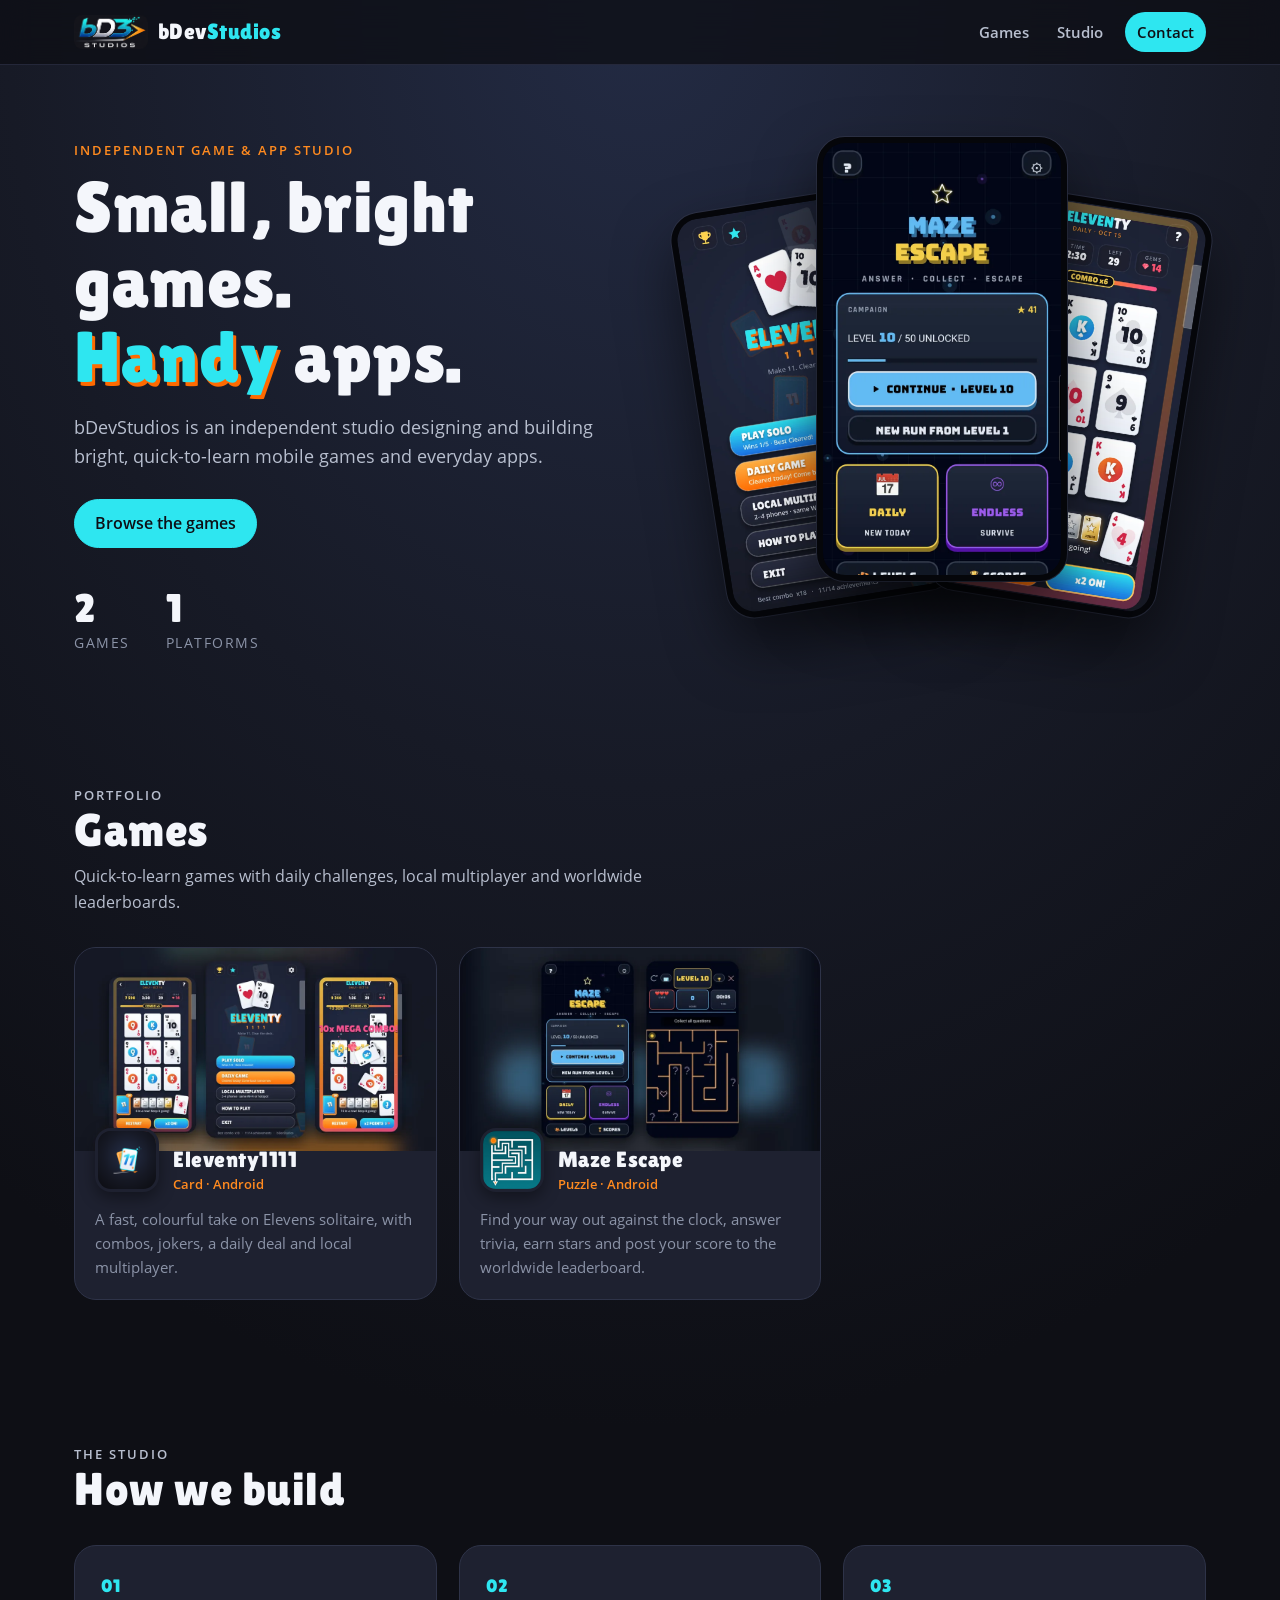
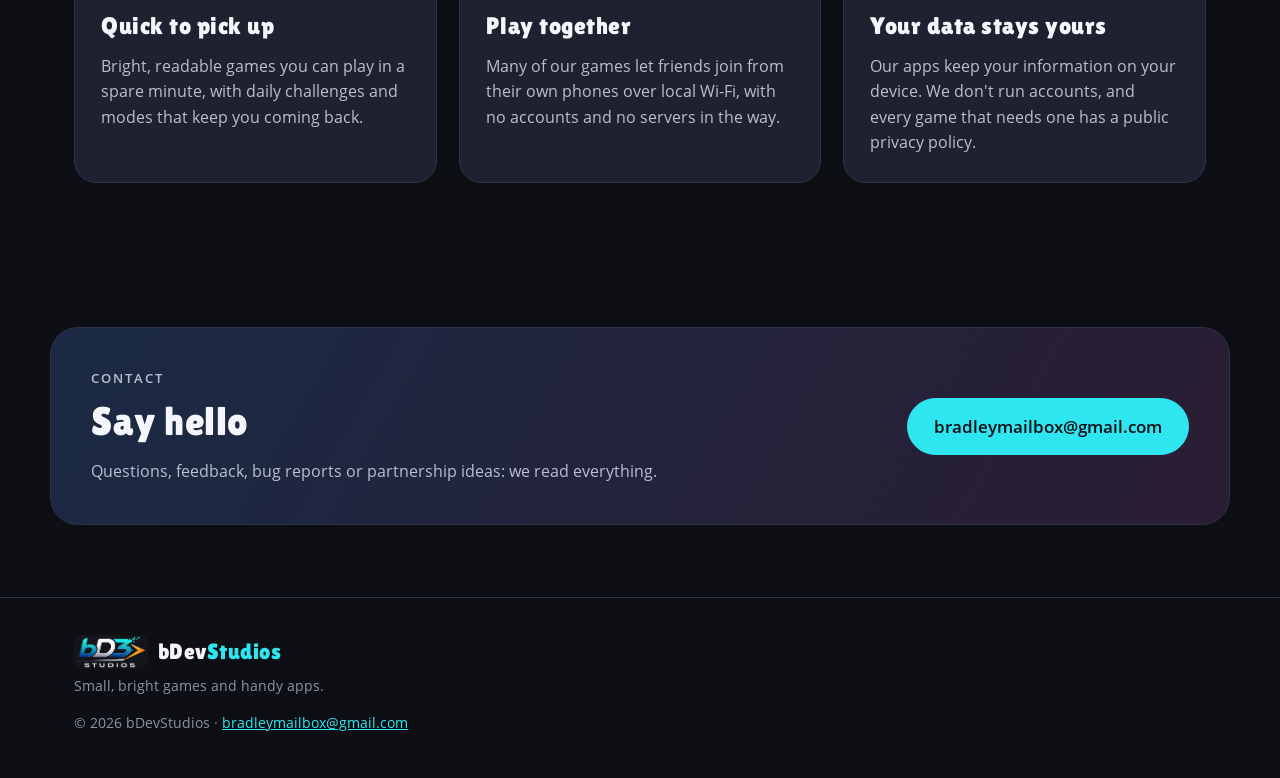
==== index.html @ 7a0f8189 "bDevStudios site: Eleventy1111 and Maze Escape Co-Authored-By: Claude Opus 5.5 <noreply@anthropic.co" ====
<!doctype html>
<html lang="en">
<head>
<meta charset="utf-8">
<meta name="viewport" content="width=device-width, initial-scale=1">
<title>bDevStudios · Games and apps</title>
<meta name="description" content="bDevStudios is an independent studio making small, bright games and handy apps.">
<meta name="theme-color" content="#0e0f15">
<link rel="icon" href="assets/bdevstudios-logo.png">
<link rel="stylesheet" href="assets/site.css">
</head>
<body>
<a class="skip" href="#content">Skip to content</a>
<header class="topbar">
  <div class="wrap topbar-in">
    <a class="logo" href=""><img src="assets/bdevstudios-logo.png" alt=""><span>bDev<b>Studios</b></span></a>
    <nav class="nav">
      <a href="#games">Games</a>
      <a href="#studio">Studio</a>
      <a class="nav-cta" href="#contact">Contact</a>
    </nav>
  </div>
</header>

<main id="content" class="page">
  <section class="hero">
    <div class="wrap hero-in">
      <div class="hero-copy">
        <p class="eyebrow">Independent game &amp; app studio</p>
        <h1>Small, bright games.<br><span class="accent">Handy</span> apps.</h1>
        <p class="hero-text">bDevStudios is an independent studio designing and building bright, quick-to-learn mobile games and everyday apps.</p>
        <div class="hero-actions">
          <a class="btn btn-primary" href="#games">Browse the games</a>
        </div>
        <dl class="stats">
          <div><dt>2</dt><dd>games</dd></div>
          <div><dt>1</dt><dd>platforms</dd></div>
        </dl>
      </div>
      <div class="hero-art" aria-hidden="true"><img class="phone phone-0" src="assets/shots/eleventy1111/01.webp" alt="" width="360" height="640"><img class="phone phone-1" src="assets/shots/mazeescape/01.webp" alt="" width="360" height="640"><img class="phone phone-2" src="assets/shots/eleventy1111/02.webp" alt="" width="360" height="640"></div>
    </div>
  </section>

  <section class="section" id="games">
    <div class="wrap">
      <div class="section-head">
        <p class="eyebrow">Portfolio</p>
        <h2>Games</h2>
        <p>Quick-to-learn games with daily challenges, local multiplayer and worldwide leaderboards.</p>
      </div>
      <div class="grid">
      <a class="card" href="eleventy1111/">
        <div class="card-cover"><img src="assets/covers/eleventy1111.webp" alt="" loading="lazy" width="960" height="540"></div>
        <div class="card-body">
          <img class="card-icon" src="assets/eleventy1111-icon.png" alt="" width="64" height="64" loading="lazy">
          <div>
            <h3>Eleventy1111</h3>
            <p class="card-kicker">Card · Android</p>
          </div>
        </div>
        <p class="card-text">A fast, colourful take on Elevens solitaire, with combos, jokers, a daily deal and local multiplayer.</p>
      </a>
      <a class="card" href="mazeescape/">
        <div class="card-cover"><img src="assets/covers/mazeescape.webp" alt="" loading="lazy" width="960" height="540"></div>
        <div class="card-body">
          <img class="card-icon" src="assets/mazeescape-icon.png" alt="" width="64" height="64" loading="lazy">
          <div>
            <h3>Maze Escape</h3>
            <p class="card-kicker">Puzzle · Android</p>
          </div>
        </div>
        <p class="card-text">Find your way out against the clock, answer trivia, earn stars and post your score to the worldwide leaderboard.</p>
      </a>
      </div>
    </div>
  </section>

  <section class="section" id="studio">
    <div class="wrap">
      <div class="section-head">
        <p class="eyebrow">The studio</p>
        <h2>How we build</h2>
      </div>
      <div class="values">
        <div class="value"><span class="value-mark">01</span><h3>Quick to pick up</h3><p>Bright, readable games you can play in a spare minute, with daily challenges and modes that keep you coming back.</p></div>
        <div class="value"><span class="value-mark">02</span><h3>Play together</h3><p>Many of our games let friends join from their own phones over local Wi-Fi, with no accounts and no servers in the way.</p></div>
        <div class="value"><span class="value-mark">03</span><h3>Your data stays yours</h3><p>Our apps keep your information on your device. We don't run accounts, and every game that needs one has a public privacy policy.</p></div>
      </div>
    </div>
  </section>

  <section class="section contact" id="contact">
    <div class="wrap contact-in">
      <div>
        <p class="eyebrow">Contact</p>
        <h2>Say hello</h2>
        <p>Questions, feedback, bug reports or partnership ideas: we read everything.</p>
      </div>
      <a class="btn btn-primary btn-lg" href="mailto:bradleymailbox@gmail.com">bradleymailbox@gmail.com</a>
    </div>
  </section>
</main>
<footer class="footer">
  <div class="wrap footer-in">
    <a class="logo" href=""><img src="assets/bdevstudios-logo.png" alt=""><span>bDev<b>Studios</b></span></a>
    <p>Small, bright games and handy apps.</p>
    <p class="fine">© 2026 bDevStudios · <a href="mailto:bradleymailbox@gmail.com">bradleymailbox@gmail.com</a></p>
  </div>
</footer>
</body>
</html>
---- assets/site.css ----
/* bDevStudios site: dark "bDev Neon" look shared with the games.
   Fonts are served from here (not Google Fonts) so visiting the site sends nothing to third parties.
   Home and title pages are generated by tools/build_site.py; privacy pages are hand-written and use the
   "privacy pages" rules near the end. */
@font-face { font-family: "Lilita One"; src: url("fonts/LilitaOne-Regular.ttf") format("truetype"); font-display: swap; }
@font-face { font-family: "Open Sans"; src: url("fonts/OpenSans-Regular.ttf") format("truetype"); font-weight: 400; font-display: swap; }
@font-face { font-family: "Open Sans"; src: url("fonts/OpenSans-Semibold.ttf") format("truetype"); font-weight: 600; font-display: swap; }

:root {
  --bg: #0e0f15;
  --bg-mid: #171a26;
  --bg-top: #232b44;
  --bg-alt: #12141d;
  --panel: #1e2130;
  --panel-hi: #252a3c;
  --panel-stroke: #2e3348;
  --text: #f4f6fb;
  --muted: #8b93a7;
  --soft: #b8bfcf;
  --cyan: #2ee6f0;
  --orange: #ff8a1f;
  --orange-deep: #ff6a00;
  --display: "Lilita One", system-ui, sans-serif;
  --body: "Open Sans", system-ui, sans-serif;
  --radius: 22px;
  --wrap: 1180px;
}

* { box-sizing: border-box; }
html { background: var(--bg); scroll-behavior: smooth; scroll-padding-top: 80px; }
@media (prefers-reduced-motion: reduce) { html { scroll-behavior: auto; } }

body {
  margin: 0;
  min-height: 100vh;
  color: var(--text);
  font: 400 16px/1.6 var(--body);
  background: radial-gradient(ellipse 90% 60% at 50% 0%, var(--bg-top) 0%, var(--bg-mid) 55%, var(--bg) 100%) no-repeat var(--bg);
  -webkit-font-smoothing: antialiased;
}

img { max-width: 100%; }
a { color: var(--cyan); }
a:hover { color: var(--orange); }
:focus-visible { outline: 2px solid var(--cyan); outline-offset: 3px; border-radius: 6px; }

h1, h2, h3 { font-family: var(--display); font-weight: 400; letter-spacing: 0.5px; }
.accent { color: var(--cyan); text-shadow: 3px 4px 0 var(--orange-deep); }

.wrap { max-width: var(--wrap); margin: 0 auto; padding: 0 24px; }
@media (max-width: 600px) { .wrap { padding: 0 16px; } }

.skip { position: absolute; left: -9999px; top: 8px; background: var(--cyan); color: #000; padding: 8px 14px; border-radius: 8px; z-index: 100; }
.skip:focus { left: 8px; }

/* ---------- top bar ---------- */
.topbar {
  position: sticky; top: 0; z-index: 50;
  background: rgba(14, 15, 21, 0.78);
  backdrop-filter: blur(14px); -webkit-backdrop-filter: blur(14px);
  border-bottom: 1px solid rgba(46, 51, 72, 0.7);
}
.topbar-in { display: flex; align-items: center; justify-content: space-between; height: 64px; gap: 16px; }
.logo { display: inline-flex; align-items: center; gap: 10px; color: var(--text); text-decoration: none; font-family: var(--display); font-size: 22px; letter-spacing: 0.5px; }
.logo:hover { color: var(--text); }
.logo img { height: 34px; width: auto; border-radius: 8px; }
.logo b { font-weight: 400; color: var(--cyan); }
.nav { display: flex; align-items: center; gap: 4px; }
.nav a { color: var(--soft); text-decoration: none; font-weight: 600; font-size: 15px; padding: 8px 12px; border-radius: 999px; }
.nav a:hover { color: var(--text); background: var(--panel); }
.nav .nav-cta { color: #0e0f15; background: var(--cyan); margin-left: 6px; }
.nav .nav-cta:hover { color: #0e0f15; background: var(--orange); }
@media (max-width: 560px) {
  .logo span { display: none; }
  .nav a { padding: 6px 9px; font-size: 14px; }
}

/* ---------- buttons, tags, eyebrow ---------- */
.btn {
  display: inline-flex; align-items: center; justify-content: center; gap: 8px;
  padding: 11px 20px; border-radius: 999px; font-weight: 600; text-decoration: none;
  color: var(--text); background: var(--panel); border: 1.5px solid var(--panel-stroke);
  transition: transform .15s ease, background .15s ease, border-color .15s ease;
}
.btn:hover { color: var(--text); border-color: var(--cyan); transform: translateY(-1px); }
.btn-primary { color: #0e0f15; background: var(--cyan); border-color: var(--cyan); }
.btn-primary:hover { color: #0e0f15; background: var(--orange); border-color: var(--orange); }
.btn-lg { font-size: 17px; padding: 14px 26px; word-break: break-all; }

.eyebrow { margin: 0 0 10px; font-size: 13px; font-weight: 600; letter-spacing: 2px; text-transform: uppercase; color: var(--orange); }
.tags { display: flex; gap: 6px; flex-wrap: wrap; margin-top: 10px; }
.tag { font-size: 12px; font-weight: 600; color: var(--soft); border: 1px solid var(--panel-stroke); background: rgba(30, 33, 48, 0.6); border-radius: 999px; padding: 2px 10px; }

/* ---------- home hero ---------- */
main.page { max-width: none; margin: 0; padding: 0; }
.hero { padding: 72px 0 56px; overflow: hidden; }
.hero-in { display: grid; grid-template-columns: 1.05fr 1fr; gap: 48px; align-items: center; }
.hero h1 { font-size: clamp(40px, 6.2vw, 72px); line-height: 1.04; margin: 0 0 18px; }
.hero-text { font-size: 18px; color: var(--soft); max-width: 540px; margin: 0 0 28px; }
.hero-actions { display: flex; gap: 12px; flex-wrap: wrap; }
.stats { display: flex; gap: 36px; margin: 40px 0 0; padding: 0; }
.stats div { display: flex; flex-direction: column; }
.stats dt { font-family: var(--display); font-size: 40px; line-height: 1; color: var(--text); }
.stats dd { margin: 4px 0 0; color: var(--muted); font-size: 14px; text-transform: uppercase; letter-spacing: 1.5px; }
.hero-art { position: relative; height: 520px; }
.phone {
  position: absolute; width: 230px; height: auto; aspect-ratio: 9 / 16; object-fit: cover; object-position: top;
  border-radius: 28px; border: 6px solid #05060a; box-shadow: 0 30px 60px rgba(0, 0, 0, .55), 0 0 0 1px var(--panel-stroke);
  background: #05060a;
}
.phone-0 { left: 4%; top: 60px; transform: rotate(-9deg); }
.phone-1 { left: 50%; top: 0; transform: translateX(-50%); z-index: 2; width: 250px; }
.phone-2 { right: 4%; top: 60px; transform: rotate(9deg); }
@media (max-width: 900px) {
  .hero { padding: 48px 0 32px; }
  .hero-in { grid-template-columns: 1fr; gap: 28px; }
  .hero-art { height: 380px; }
  .phone { width: 160px; border-radius: 20px; border-width: 4px; }
  .phone-1 { width: 180px; }
  .phone-0 { left: 0; top: 50px; } .phone-2 { right: 0; top: 50px; }
}
@media (max-width: 420px) { .hero-art { height: 320px; } .phone { width: 130px; } .phone-1 { width: 150px; } .stats { gap: 24px; } }

/* ---------- sections ---------- */
.section { padding: 72px 0; }
.section-tight { padding: 28px 0; }
.section-alt { background: linear-gradient(180deg, var(--bg-alt), var(--bg)); border-top: 1px solid var(--panel-stroke); }
.section-head { max-width: 640px; margin-bottom: 32px; }
.section-head h2 { font-size: clamp(34px, 5vw, 46px); line-height: 1.05; margin: 0 0 10px; }
.section-head p { color: var(--soft); margin: 0; }
.section-head.row { max-width: none; display: flex; align-items: baseline; justify-content: space-between; gap: 16px; flex-wrap: wrap; }
.section-head.row h2 { font-size: 32px; margin: 0; }
.more-link { font-weight: 600; text-decoration: none; }
.h-small { font-size: 26px; margin: 0 0 16px; color: var(--text); }

/* ---------- cards ---------- */
.grid { display: grid; grid-template-columns: repeat(auto-fill, minmax(300px, 1fr)); gap: 22px; }
.grid-3 { grid-template-columns: repeat(auto-fill, minmax(280px, 1fr)); }
@media (max-width: 360px) { .grid, .grid-3 { grid-template-columns: 1fr; } }
.card {
  display: flex; flex-direction: column; text-decoration: none; color: var(--text);
  background: var(--panel); border: 1.5px solid var(--panel-stroke); border-radius: var(--radius); overflow: hidden;
  transition: transform .2s ease, border-color .2s ease, box-shadow .2s ease;
}
.card:hover { color: var(--text); transform: translateY(-4px); border-color: var(--cyan); box-shadow: 0 18px 40px rgba(0, 0, 0, .45); }
.card-cover { aspect-ratio: 16 / 9; overflow: hidden; background: var(--bg-alt); }
.card-cover img { width: 100%; height: 100%; object-fit: cover; display: block; transition: transform .4s ease; }
.card:hover .card-cover img { transform: scale(1.04); }
.card-body { display: flex; align-items: center; gap: 14px; padding: 0 20px; margin-top: -26px; position: relative; }
.card-icon { width: 64px; height: 64px; border-radius: 16px; flex: none; border: 3px solid var(--panel); background: var(--panel); box-shadow: 0 6px 16px rgba(0, 0, 0, .4); }
.card-body > div { padding-top: 22px; min-width: 0; }
.card h3 { margin: 0; font-size: 22px; line-height: 1.15; }
.card-kicker { margin: 2px 0 0; font-size: 13px; color: var(--orange); font-weight: 600; }
.card-text { margin: 12px 20px 20px; color: var(--muted); font-size: 15px; }
@media (prefers-reduced-motion: reduce) { .card, .card-cover img, .btn { transition: none; } .card:hover, .btn:hover { transform: none; } .card:hover .card-cover img { transform: none; } }

/* ---------- studio values ---------- */
.values { display: grid; grid-template-columns: repeat(auto-fit, minmax(260px, 1fr)); gap: 22px; }
.value { background: var(--panel); border: 1.5px solid var(--panel-stroke); border-radius: var(--radius); padding: 26px; }
.value-mark { font-family: var(--display); font-size: 18px; color: var(--cyan); }
.value h3 { font-size: 24px; margin: 6px 0 8px; }
.value p { margin: 0; color: var(--soft); }

/* ---------- contact + footer ---------- */
.contact-in {
  display: flex; align-items: center; justify-content: space-between; gap: 28px; flex-wrap: wrap;
  background: linear-gradient(120deg, #1b2a44, #2a1d33); border: 1.5px solid var(--panel-stroke); border-radius: 28px; padding: 40px;
}
.contact-in h2 { font-size: 40px; margin: 0 0 6px; }
.contact-in p { color: var(--soft); margin: 0; }
@media (max-width: 600px) { .contact-in { padding: 28px 22px; } }
.footer { border-top: 1px solid var(--panel-stroke); padding: 36px 0 44px; color: var(--muted); font-size: 14px; }
.footer-in { display: flex; flex-direction: column; gap: 6px; }
.footer p { margin: 0; }
.footer .fine { margin-top: 8px; }

/* ---------- title pages ---------- */
.title-hero { position: relative; padding: 36px 0 40px; overflow: hidden; isolation: isolate; }
.title-hero::before {
  content: ""; position: absolute; inset: -40px; z-index: -1;
  background: var(--cover) center / cover no-repeat; filter: blur(30px) saturate(1.2); opacity: .45;
}
.title-hero::after { content: ""; position: absolute; inset: 0; z-index: -1; background: linear-gradient(180deg, rgba(14, 15, 21, .2), var(--bg)); }
.crumbs { display: flex; gap: 8px; flex-wrap: wrap; font-size: 14px; color: var(--muted); margin-bottom: 26px; }
.crumbs a { color: var(--soft); text-decoration: none; }
.crumbs a:hover { color: var(--cyan); }
.title-head { display: flex; align-items: center; gap: 24px; margin-bottom: 24px; }
.title-icon { width: 128px; height: 128px; border-radius: 30px; flex: none; box-shadow: 0 16px 40px rgba(0, 0, 0, .5); }
.title-head h1 { font-size: clamp(38px, 6vw, 60px); line-height: 1.02; margin: 0; }
.title-tagline { font-size: 19px; color: var(--soft); margin: 6px 0 0; }
@media (max-width: 560px) { .title-head { flex-direction: column; align-items: flex-start; gap: 16px; } .title-icon { width: 96px; height: 96px; border-radius: 24px; } }

.gallery {
  display: flex; gap: 16px; overflow-x: auto; scroll-snap-type: x mandatory; padding: 4px 4px 18px;
  scrollbar-width: thin; scrollbar-color: var(--panel-stroke) transparent;
}
.shot {
  flex: none; scroll-snap-align: start; padding: 0; border: 0; background: none; cursor: zoom-in;
  border-radius: 18px; overflow: hidden; box-shadow: 0 0 0 1.5px var(--panel-stroke), 0 12px 30px rgba(0, 0, 0, .4);
  transition: transform .2s ease, box-shadow .2s ease;
}
.shot:hover { transform: translateY(-3px); box-shadow: 0 0 0 1.5px var(--cyan), 0 16px 36px rgba(0, 0, 0, .5); }
.shot img { display: block; height: 460px; width: auto; }
@media (max-width: 600px) { .shot img { height: 360px; } .shot-wide img { height: 200px; } }
@media (min-width: 601px) { .shot-wide img { height: 300px; } }
.gallery-empty { display: flex; align-items: center; gap: 18px; padding: 28px; background: var(--panel); border: 1.5px dashed var(--panel-stroke); border-radius: var(--radius); color: var(--muted); }
.gallery-empty img { border-radius: 18px; }
.gallery-empty p { margin: 0; }

.detail { display: grid; grid-template-columns: 1.4fr 1fr; gap: 40px; }
.detail-about p { color: var(--soft); font-size: 17px; margin: 0 0 14px; }
.detail-side { background: var(--panel); border: 1.5px solid var(--panel-stroke); border-radius: var(--radius); padding: 24px 26px; align-self: start; }
.ticks { list-style: none; padding: 0; margin: 0; }
.ticks li { position: relative; padding-left: 28px; margin: 10px 0; color: var(--soft); }
.ticks li::before { content: ""; position: absolute; left: 0; top: 7px; width: 14px; height: 14px; border-radius: 4px; background: var(--cyan); box-shadow: 3px 3px 0 var(--orange-deep); }
@media (max-width: 820px) { .detail { grid-template-columns: 1fr; gap: 24px; } }

.pager { display: flex; justify-content: space-between; gap: 16px; margin-top: 36px; }
.pager a { display: flex; flex-direction: column; text-decoration: none; color: var(--text); font-family: var(--display); font-size: 22px; }
.pager a span { font-family: var(--body); font-size: 13px; font-weight: 600; color: var(--muted); text-transform: uppercase; letter-spacing: 1.5px; }
.pager a:hover { color: var(--cyan); }
.pager .next { text-align: right; }

.lightbox { padding: 0; border: 0; background: transparent; max-width: 100vw; max-height: 100vh; width: 100vw; height: 100vh; }
.lightbox::backdrop { background: rgba(5, 6, 10, .92); }
.lightbox[open] { display: flex; align-items: center; justify-content: center; }
.lightbox img { max-width: calc(100vw - 140px); max-height: calc(100vh - 60px); border-radius: 16px; box-shadow: 0 30px 80px rgba(0, 0, 0, .6); }
.lightbox button {
  position: absolute; width: 48px; height: 48px; border-radius: 50%; border: 1.5px solid var(--panel-stroke);
  background: var(--panel); color: var(--text); font-size: 26px; line-height: 1; cursor: pointer;
}
.lightbox button:hover { border-color: var(--cyan); color: var(--cyan); }
.lb-close { top: 16px; right: 16px; font-size: 18px !important; }
.lb-prev { left: 16px; top: 50%; transform: translateY(-50%); }
.lb-next { right: 16px; top: 50%; transform: translateY(-50%); }
@media (max-width: 600px) {
  .lightbox img { max-width: calc(100vw - 24px); max-height: calc(100vh - 140px); }
  .lb-prev, .lb-next { top: auto; bottom: 20px; transform: none; }
  .lb-prev { left: calc(50% - 60px); } .lb-next { right: calc(50% - 60px); }
}

/* ---------- privacy pages (hand-written, plain <main>) ---------- */
main:not(.page) { max-width: 760px; margin: 0 auto; padding: 32px 16px 64px; }
main:not(.page) h1 { font-size: clamp(34px, 8vw, 52px); line-height: 1.1; margin: 0 0 8px; text-align: center; }
main:not(.page) h2 { font-size: 26px; color: var(--cyan); margin: 36px 0 8px; }
.panel { background: var(--panel); border: 1.5px solid var(--panel-stroke); border-radius: var(--radius); padding: 20px 22px; }
.meta { color: var(--muted); text-align: center; margin: 0 0 28px; }
table { width: 100%; border-collapse: collapse; margin: 8px 0; }
th, td { text-align: left; padding: 10px 12px; border-bottom: 1px solid var(--panel-stroke); vertical-align: top; }
th { font-family: var(--display); font-weight: 400; color: var(--orange); letter-spacing: 0.5px; }
.table-wrap { overflow-x: auto; }
main:not(.page) ul { padding-left: 22px; }
main:not(.page) li { margin: 4px 0; }
main:not(.page) > footer { margin-top: 48px; text-align: center; color: var(--muted); font-size: 14px; }

/* Coming soon: titles announced but not built yet */
.card-cover { position: relative; }
.badge-soon { position: absolute; top: 12px; right: 12px; font-size: 12px; font-weight: 600; letter-spacing: 1px; text-transform: uppercase; color: #0e0f15; background: var(--orange); border-radius: 999px; padding: 3px 12px; box-shadow: 0 4px 12px rgba(0, 0, 0, .4); }
.tag.tag-soon { color: #0e0f15; background: var(--orange); border-color: var(--orange); }
.gallery-soon { border-color: rgba(255, 138, 31, .5); }
.gallery-soon strong { color: var(--text); }
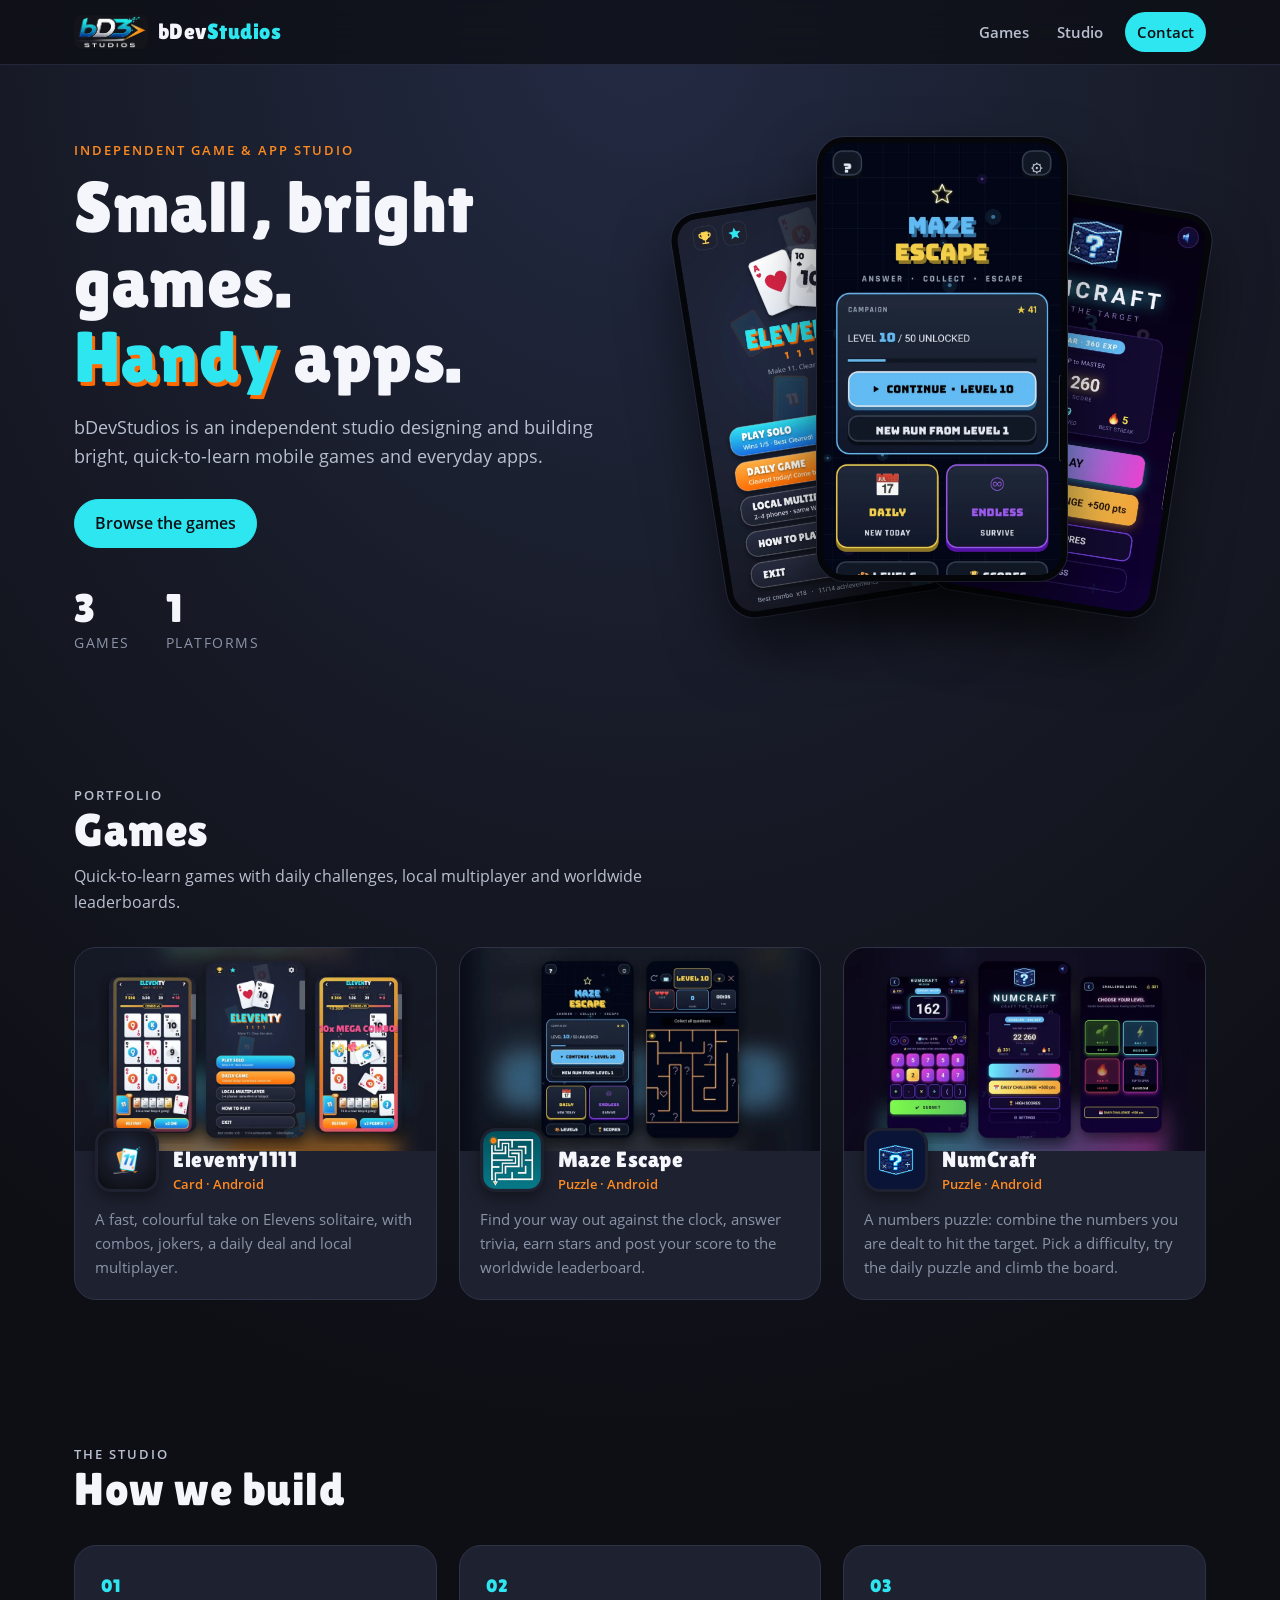
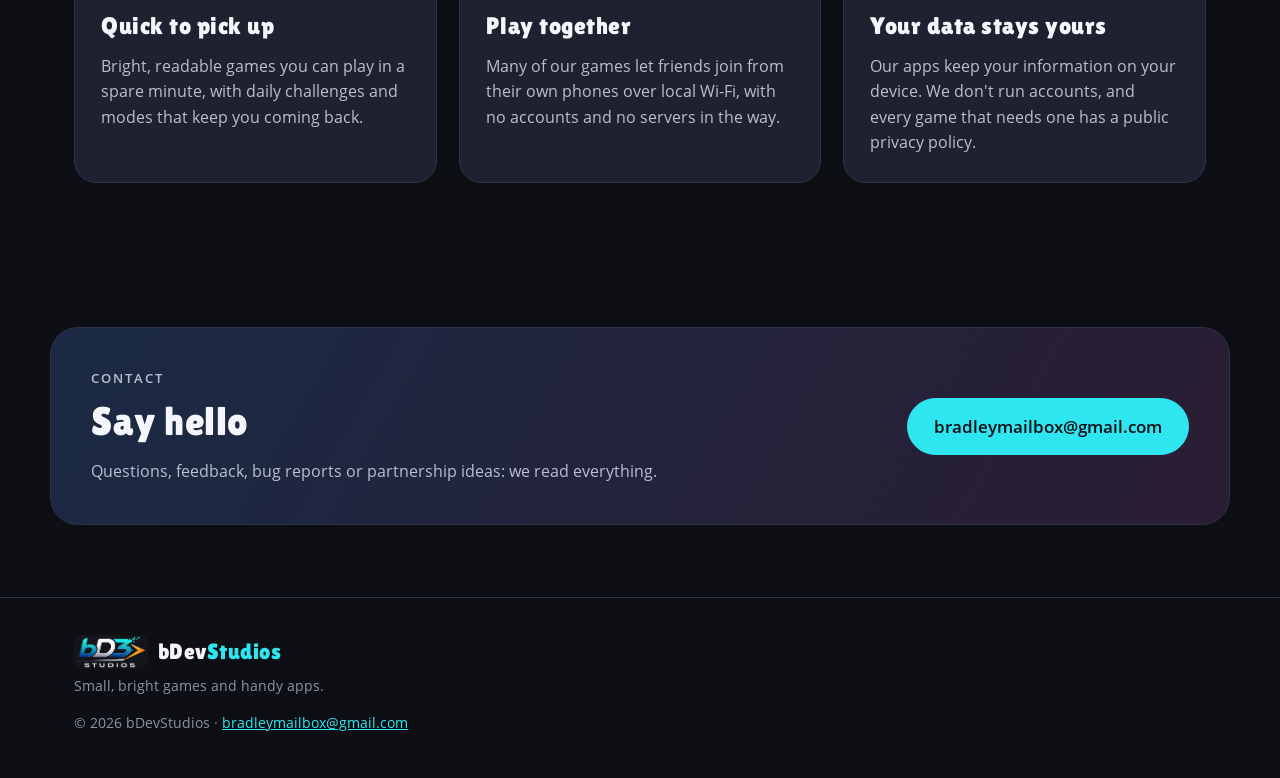
==== commit 85877d92: "Update site from App Deployer (Eleventy1111, Maze Escape, NumCraft)" ====
--- a/index.html
+++ b/index.html
@@ -33,11 +33,11 @@
           <a class="btn btn-primary" href="#games">Browse the games</a>
         </div>
         <dl class="stats">
-          <div><dt>2</dt><dd>games</dd></div>
+          <div><dt>3</dt><dd>games</dd></div>
           <div><dt>1</dt><dd>platforms</dd></div>
         </dl>
       </div>
-      <div class="hero-art" aria-hidden="true"><img class="phone phone-0" src="assets/shots/eleventy1111/01.webp" alt="" width="360" height="640"><img class="phone phone-1" src="assets/shots/mazeescape/01.webp" alt="" width="360" height="640"><img class="phone phone-2" src="assets/shots/eleventy1111/02.webp" alt="" width="360" height="640"></div>
+      <div class="hero-art" aria-hidden="true"><img class="phone phone-0" src="assets/shots/eleventy1111/01.webp" alt="" width="360" height="640"><img class="phone phone-1" src="assets/shots/mazeescape/01.webp" alt="" width="360" height="640"><img class="phone phone-2" src="assets/shots/numcraft/01.webp" alt="" width="360" height="640"></div>
     </div>
   </section>
 
@@ -70,6 +70,17 @@
           </div>
         </div>
         <p class="card-text">Find your way out against the clock, answer trivia, earn stars and post your score to the worldwide leaderboard.</p>
+      </a>
+      <a class="card" href="numcraft/">
+        <div class="card-cover"><img src="assets/covers/numcraft.webp" alt="" loading="lazy" width="960" height="540"></div>
+        <div class="card-body">
+          <img class="card-icon" src="assets/numcraft-icon.png" alt="" width="64" height="64" loading="lazy">
+          <div>
+            <h3>NumCraft</h3>
+            <p class="card-kicker">Puzzle · Android</p>
+          </div>
+        </div>
+        <p class="card-text">A numbers puzzle: combine the numbers you are dealt to hit the target. Pick a difficulty, try the daily puzzle and climb the board.</p>
       </a>
       </div>
     </div>
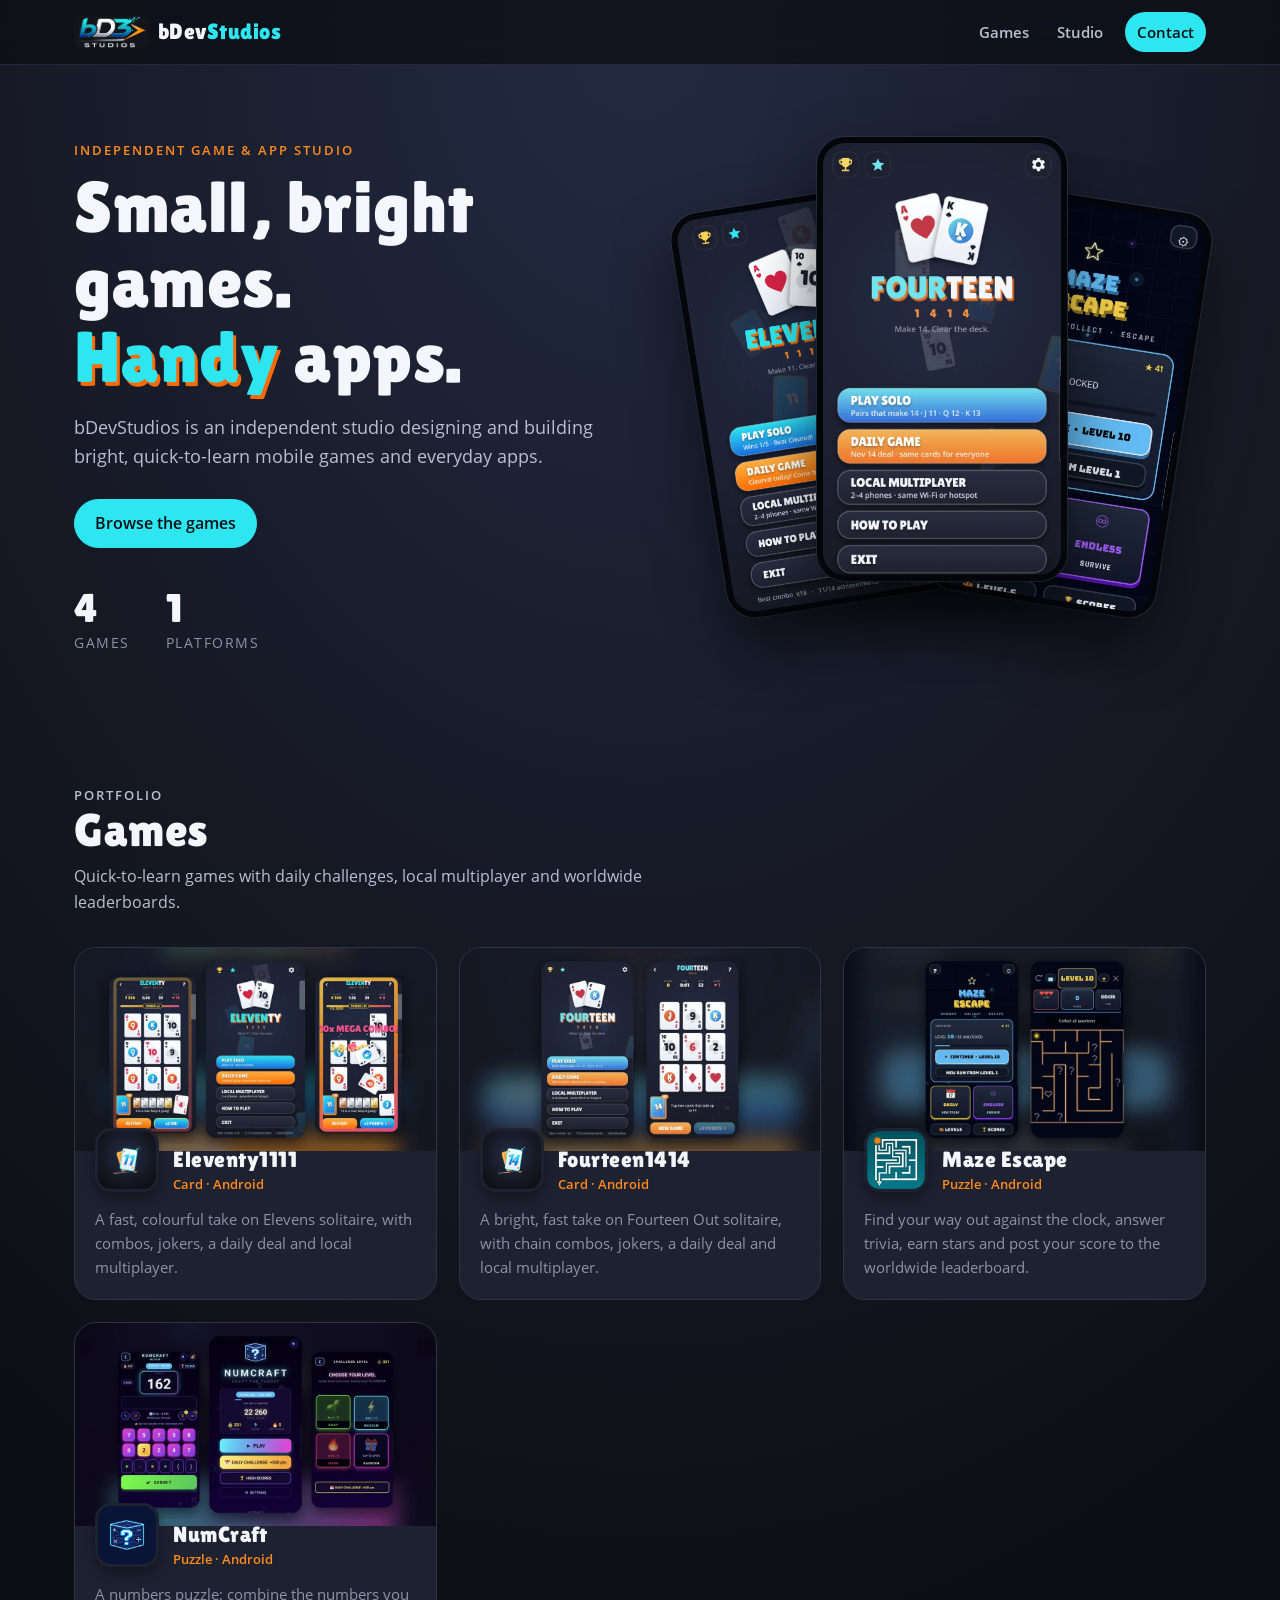
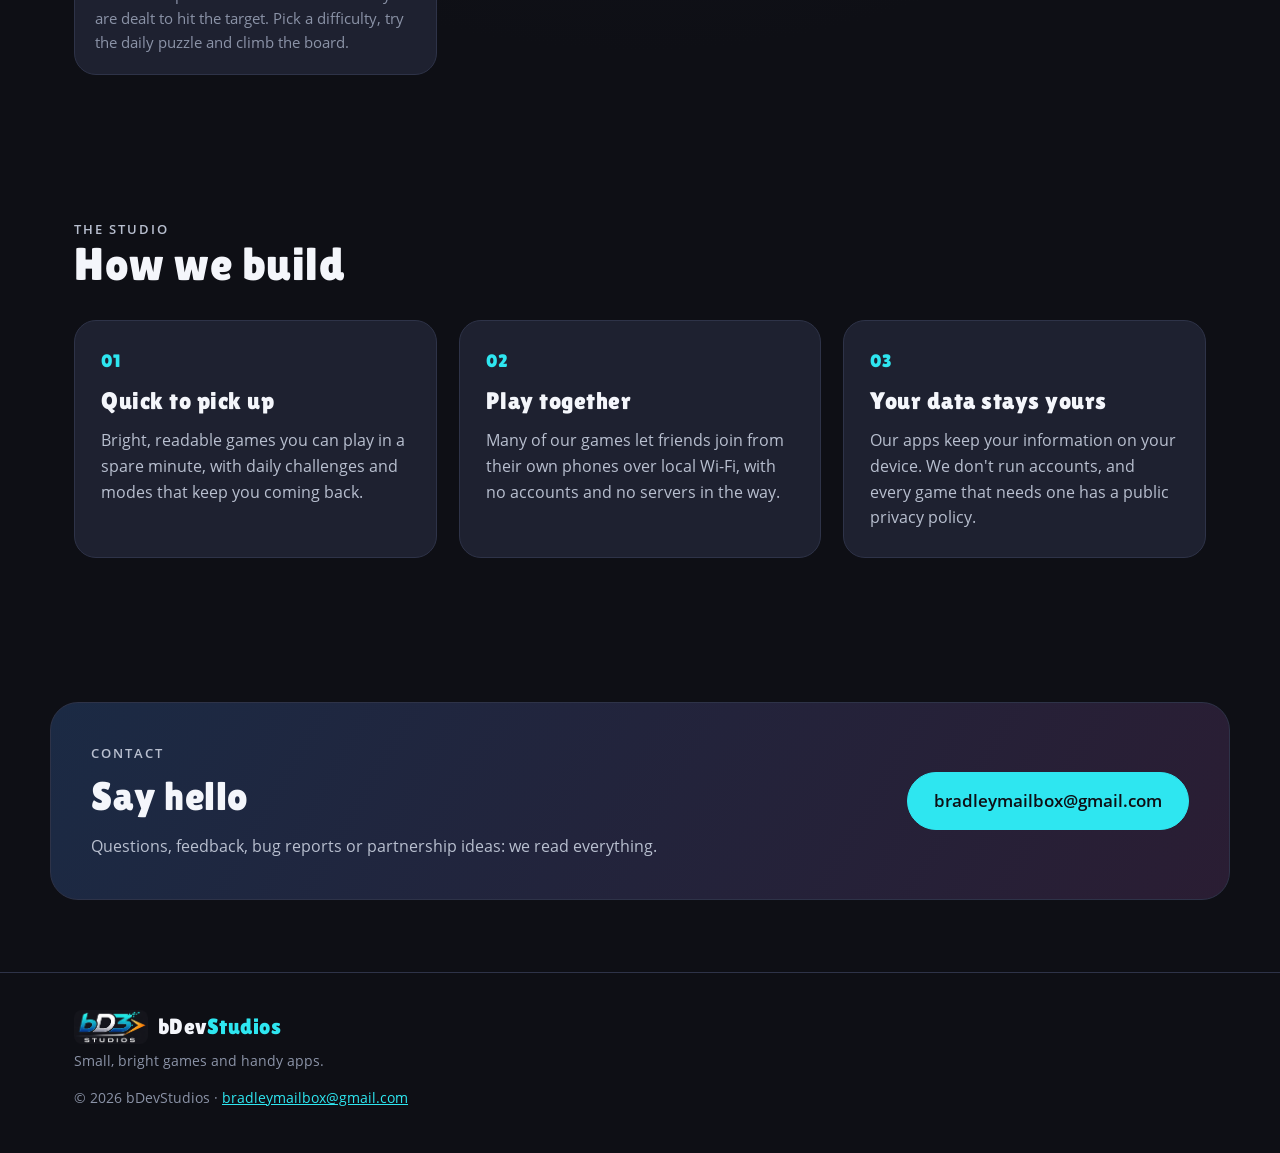
==== commit 8b941fec: "Update site from App Deployer (Eleventy1111, Fourteen1414, Maze Escape, NumCraft)" ====
--- a/index.html
+++ b/index.html
@@ -33,11 +33,11 @@
           <a class="btn btn-primary" href="#games">Browse the games</a>
         </div>
         <dl class="stats">
-          <div><dt>3</dt><dd>games</dd></div>
+          <div><dt>4</dt><dd>games</dd></div>
           <div><dt>1</dt><dd>platforms</dd></div>
         </dl>
       </div>
-      <div class="hero-art" aria-hidden="true"><img class="phone phone-0" src="assets/shots/eleventy1111/01.webp" alt="" width="360" height="640"><img class="phone phone-1" src="assets/shots/mazeescape/01.webp" alt="" width="360" height="640"><img class="phone phone-2" src="assets/shots/numcraft/01.webp" alt="" width="360" height="640"></div>
+      <div class="hero-art" aria-hidden="true"><img class="phone phone-0" src="assets/shots/eleventy1111/01.webp" alt="" width="360" height="640"><img class="phone phone-1" src="assets/shots/fourteen1414/01.webp" alt="" width="360" height="640"><img class="phone phone-2" src="assets/shots/mazeescape/01.webp" alt="" width="360" height="640"></div>
     </div>
   </section>
 
@@ -59,6 +59,17 @@
           </div>
         </div>
         <p class="card-text">A fast, colourful take on Elevens solitaire, with combos, jokers, a daily deal and local multiplayer.</p>
+      </a>
+      <a class="card" href="fourteen1414/">
+        <div class="card-cover"><img src="assets/covers/fourteen1414.webp" alt="" loading="lazy" width="960" height="540"></div>
+        <div class="card-body">
+          <img class="card-icon" src="assets/fourteen1414-icon.png" alt="" width="64" height="64" loading="lazy">
+          <div>
+            <h3>Fourteen1414</h3>
+            <p class="card-kicker">Card · Android</p>
+          </div>
+        </div>
+        <p class="card-text">A bright, fast take on Fourteen Out solitaire, with chain combos, jokers, a daily deal and local multiplayer.</p>
       </a>
       <a class="card" href="mazeescape/">
         <div class="card-cover"><img src="assets/covers/mazeescape.webp" alt="" loading="lazy" width="960" height="540"></div>
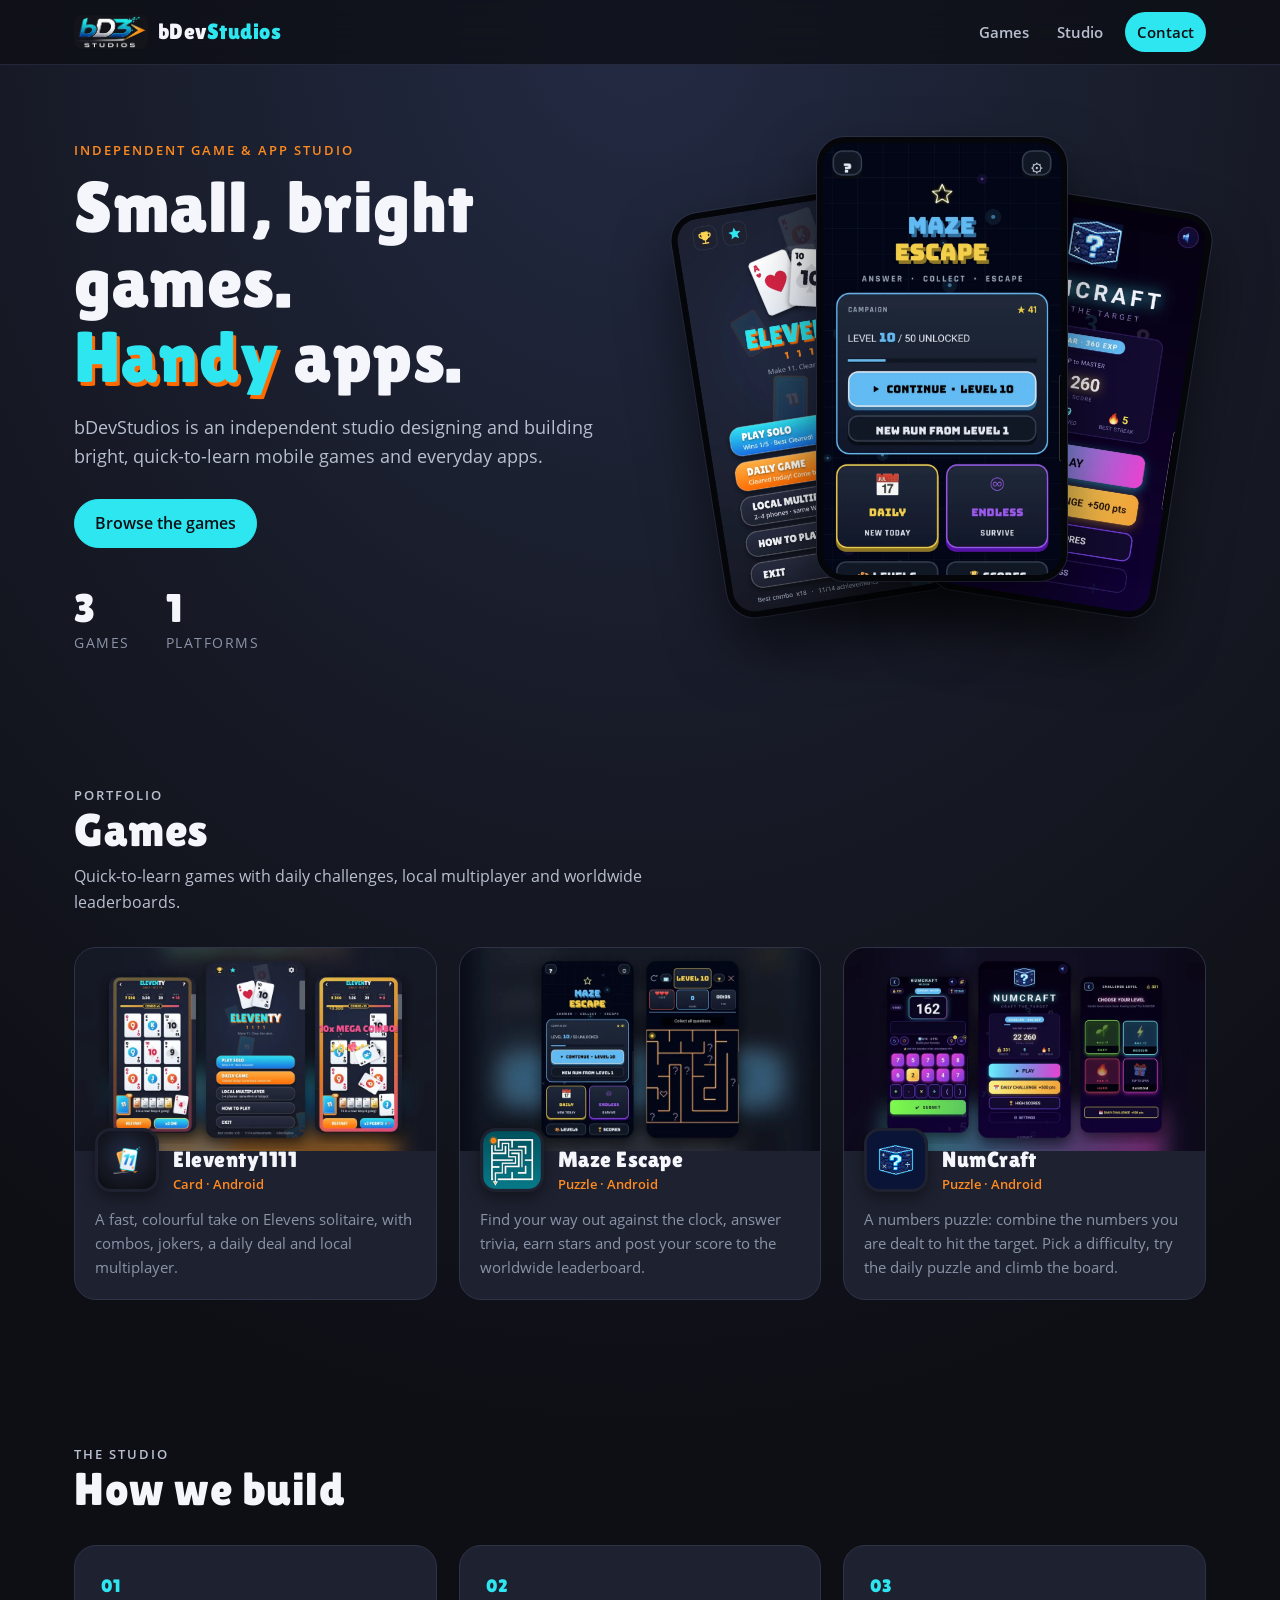
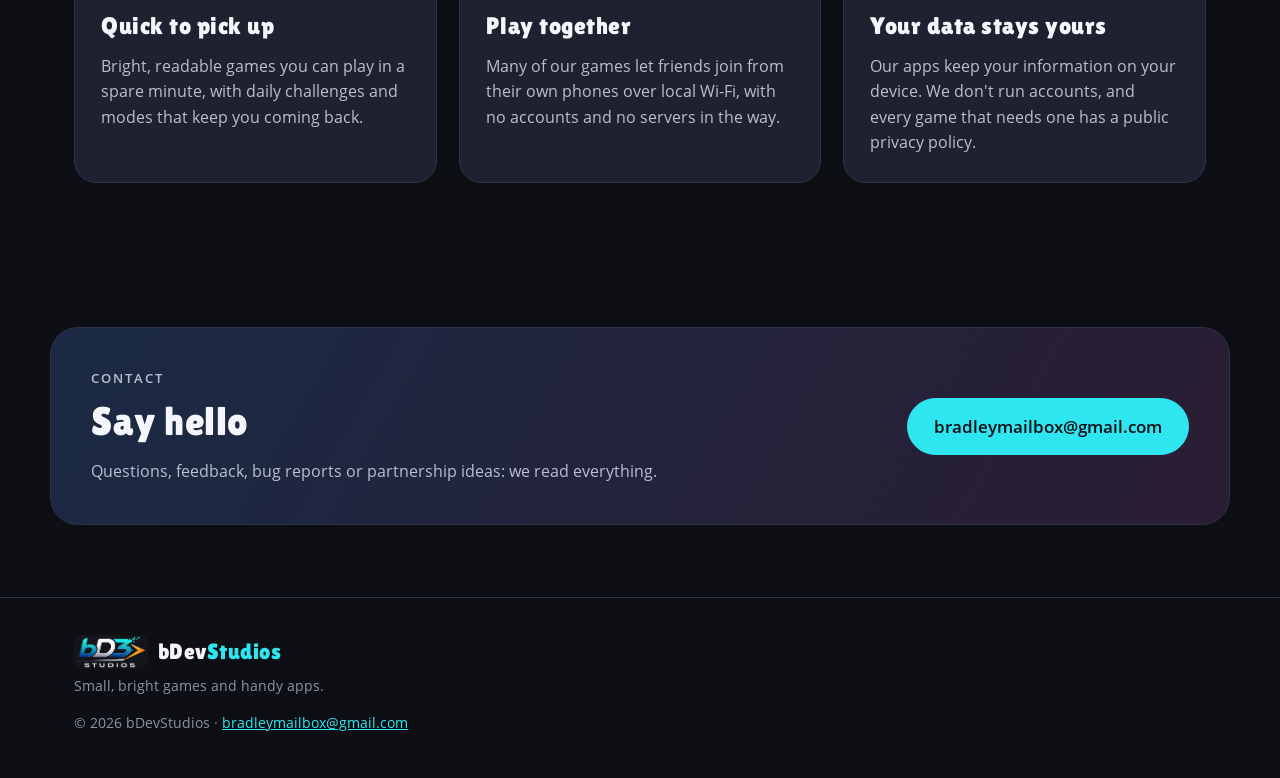
==== commit f3a5cfaf: "Update site from App Deployer (Eleventy1111, Maze Escape, NumCraft)" ====
--- a/index.html
+++ b/index.html
@@ -33,11 +33,11 @@
           <a class="btn btn-primary" href="#games">Browse the games</a>
         </div>
         <dl class="stats">
-          <div><dt>4</dt><dd>games</dd></div>
+          <div><dt>3</dt><dd>games</dd></div>
           <div><dt>1</dt><dd>platforms</dd></div>
         </dl>
       </div>
-      <div class="hero-art" aria-hidden="true"><img class="phone phone-0" src="assets/shots/eleventy1111/01.webp" alt="" width="360" height="640"><img class="phone phone-1" src="assets/shots/fourteen1414/01.webp" alt="" width="360" height="640"><img class="phone phone-2" src="assets/shots/mazeescape/01.webp" alt="" width="360" height="640"></div>
+      <div class="hero-art" aria-hidden="true"><img class="phone phone-0" src="assets/shots/eleventy1111/01.webp" alt="" width="360" height="640"><img class="phone phone-1" src="assets/shots/mazeescape/01.webp" alt="" width="360" height="640"><img class="phone phone-2" src="assets/shots/numcraft/01.webp" alt="" width="360" height="640"></div>
     </div>
   </section>
 
@@ -59,17 +59,6 @@
           </div>
         </div>
         <p class="card-text">A fast, colourful take on Elevens solitaire, with combos, jokers, a daily deal and local multiplayer.</p>
-      </a>
-      <a class="card" href="fourteen1414/">
-        <div class="card-cover"><img src="assets/covers/fourteen1414.webp" alt="" loading="lazy" width="960" height="540"></div>
-        <div class="card-body">
-          <img class="card-icon" src="assets/fourteen1414-icon.png" alt="" width="64" height="64" loading="lazy">
-          <div>
-            <h3>Fourteen1414</h3>
-            <p class="card-kicker">Card · Android</p>
-          </div>
-        </div>
-        <p class="card-text">A bright, fast take on Fourteen Out solitaire, with chain combos, jokers, a daily deal and local multiplayer.</p>
       </a>
       <a class="card" href="mazeescape/">
         <div class="card-cover"><img src="assets/covers/mazeescape.webp" alt="" loading="lazy" width="960" height="540"></div>
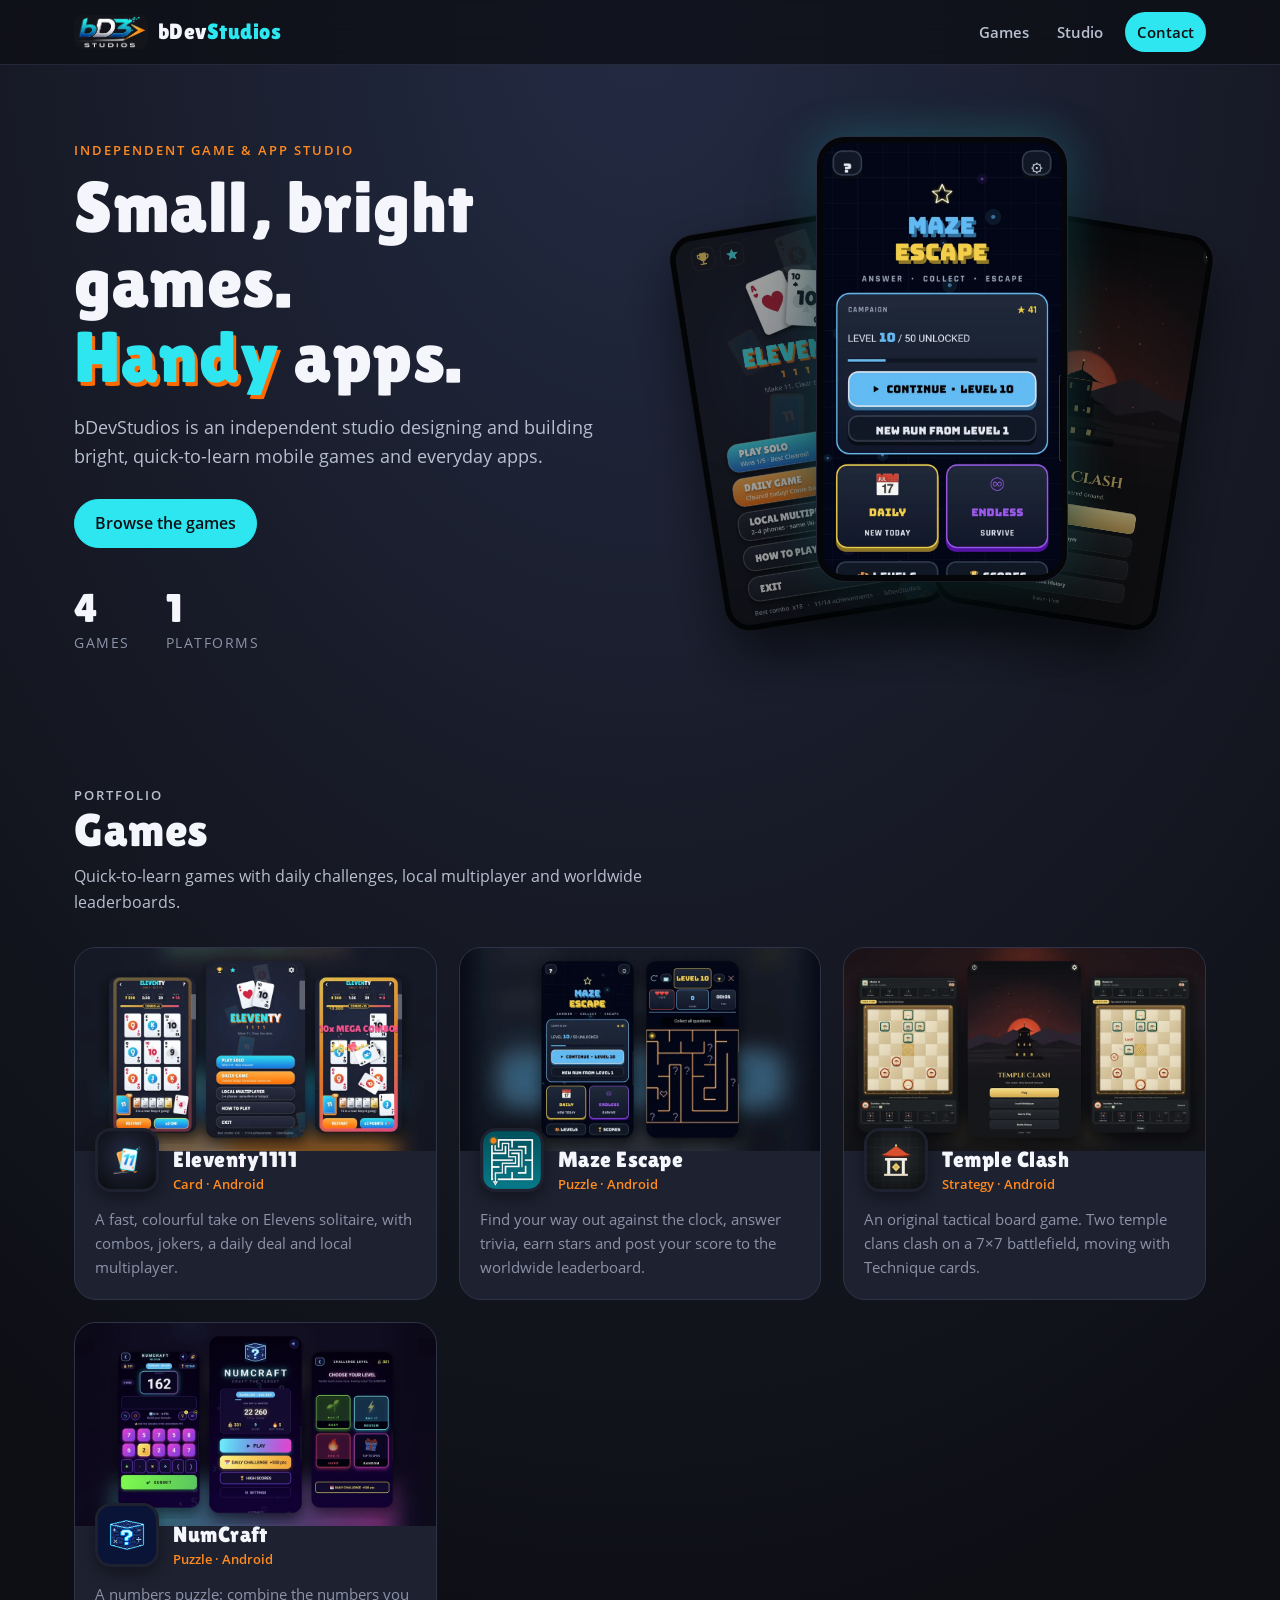
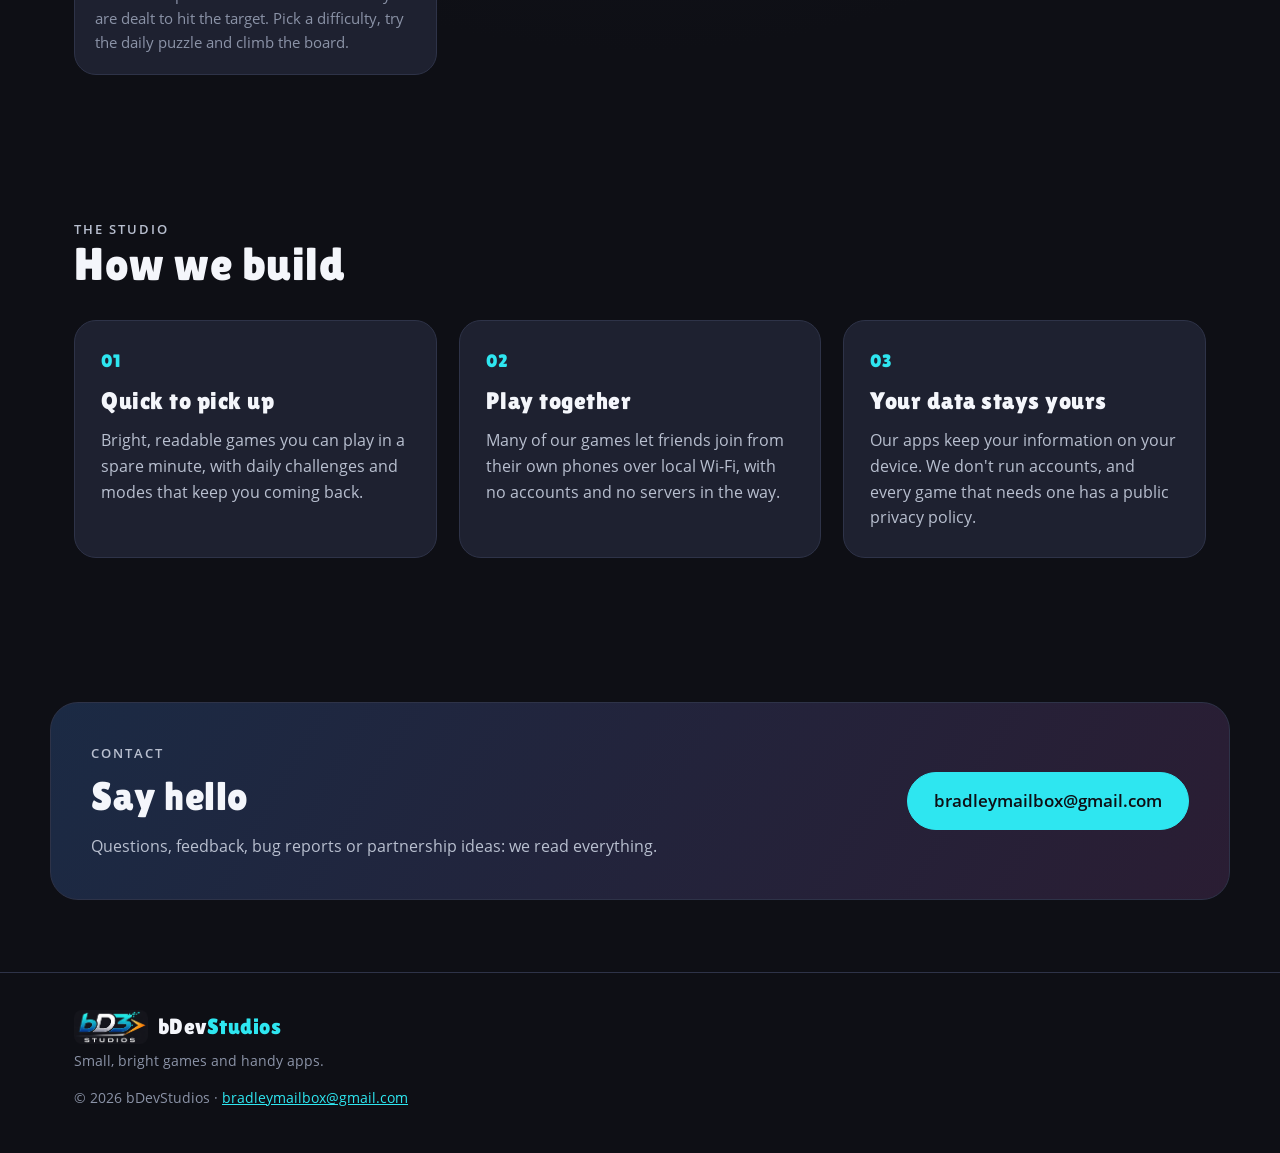
==== commit fd521489: "Update site from App Deployer (Eleventy1111, Maze Escape, Temple Clash, NumCraft)" ====
--- a/index.html
+++ b/index.html
@@ -33,11 +33,11 @@
           <a class="btn btn-primary" href="#games">Browse the games</a>
         </div>
         <dl class="stats">
-          <div><dt>3</dt><dd>games</dd></div>
+          <div><dt>4</dt><dd>games</dd></div>
           <div><dt>1</dt><dd>platforms</dd></div>
         </dl>
       </div>
-      <div class="hero-art" aria-hidden="true"><img class="phone phone-0" src="assets/shots/eleventy1111/01.webp" alt="" width="360" height="640"><img class="phone phone-1" src="assets/shots/mazeescape/01.webp" alt="" width="360" height="640"><img class="phone phone-2" src="assets/shots/numcraft/01.webp" alt="" width="360" height="640"></div>
+      <div class="hero-art" aria-hidden="true"><img class="phone phone-0" src="assets/shots/eleventy1111/01.webp" alt="" width="360" height="640"><img class="phone phone-1" src="assets/shots/mazeescape/01.webp" alt="" width="360" height="640"><img class="phone phone-2" src="assets/shots/templeclash/01.webp" alt="" width="360" height="640"></div>
     </div>
   </section>
 
@@ -70,6 +70,17 @@
           </div>
         </div>
         <p class="card-text">Find your way out against the clock, answer trivia, earn stars and post your score to the worldwide leaderboard.</p>
+      </a>
+      <a class="card" href="templeclash/">
+        <div class="card-cover"><img src="assets/covers/templeclash.webp" alt="" loading="lazy" width="960" height="540"></div>
+        <div class="card-body">
+          <img class="card-icon" src="assets/templeclash-icon.png" alt="" width="64" height="64" loading="lazy">
+          <div>
+            <h3>Temple Clash</h3>
+            <p class="card-kicker">Strategy · Android</p>
+          </div>
+        </div>
+        <p class="card-text">An original tactical board game. Two temple clans clash on a 7×7 battlefield, moving with Technique cards.</p>
       </a>
       <a class="card" href="numcraft/">
         <div class="card-cover"><img src="assets/covers/numcraft.webp" alt="" loading="lazy" width="960" height="540"></div>
@@ -118,5 +129,6 @@
     <p class="fine">© 2026 bDevStudios · <a href="mailto:bradleymailbox@gmail.com">bradleymailbox@gmail.com</a></p>
   </div>
 </footer>
+<script src="assets/site.js" defer></script>
 </body>
 </html>
--- a/assets/site.css
+++ b/assets/site.css
@@ -121,6 +121,35 @@
 }
 @media (max-width: 420px) { .hero-art { height: 320px; } .phone { width: 130px; } .phone-1 { width: 150px; } .stats { gap: 24px; } }
 
+/* Rotating hero: site.js adds .is-rotating and moves the slot classes round, so each title takes the spotlight in
+   turn. Without JS (or with reduced motion) the static fan above is used. */
+.hero-art.is-rotating { --side-x: 25%; --side-y: 60px; --tilt: 9deg; --side-scale: .9; }
+.hero-art.is-rotating .phone {
+  left: var(--x); right: auto; top: 0; width: 250px;
+  transform: translateX(-50%) translateY(var(--y)) rotate(var(--r)) scale(var(--s));
+  transition: left .9s cubic-bezier(.65, 0, .35, 1), transform .9s cubic-bezier(.65, 0, .35, 1),
+              filter .9s ease, opacity .45s ease, box-shadow .9s ease;
+  cursor: pointer;
+}
+.hero-art.is-rotating .slot-center {
+  --x: 50%; --y: 0px; --r: 0deg; --s: 1; z-index: 3; filter: none;
+  box-shadow: 0 30px 60px rgba(0, 0, 0, .55), 0 0 0 1px var(--panel-stroke), 0 0 46px rgba(46, 230, 240, .28);
+  cursor: default;
+}
+.hero-art.is-rotating .slot-left { --x: var(--side-x); --y: var(--side-y); --r: calc(-1 * var(--tilt)); --s: var(--side-scale); z-index: 2; filter: brightness(.62) saturate(.8); }
+.hero-art.is-rotating .slot-right { --x: calc(100% - var(--side-x)); --y: var(--side-y); --r: var(--tilt); --s: var(--side-scale); z-index: 2; filter: brightness(.62) saturate(.8); }
+/* The phone wrapping round from left to right slips behind the others. */
+.hero-art.is-rotating .phone.crossing { z-index: 1; opacity: .15; }
+.hero-art.is-rotating .phone:not(.slot-center):hover { filter: brightness(.85) saturate(.95); }
+@media (max-width: 900px) {
+  .hero-art.is-rotating { --side-x: 27%; --side-y: 50px; }
+  .hero-art.is-rotating .phone { width: 180px; }
+}
+@media (max-width: 420px) {
+  .hero-art.is-rotating { --side-x: 24%; --side-y: 44px; --side-scale: .86; }
+  .hero-art.is-rotating .phone { width: 150px; }
+}
+
 /* ---------- sections ---------- */
 .section { padding: 72px 0; }
 .section-tight { padding: 28px 0; }
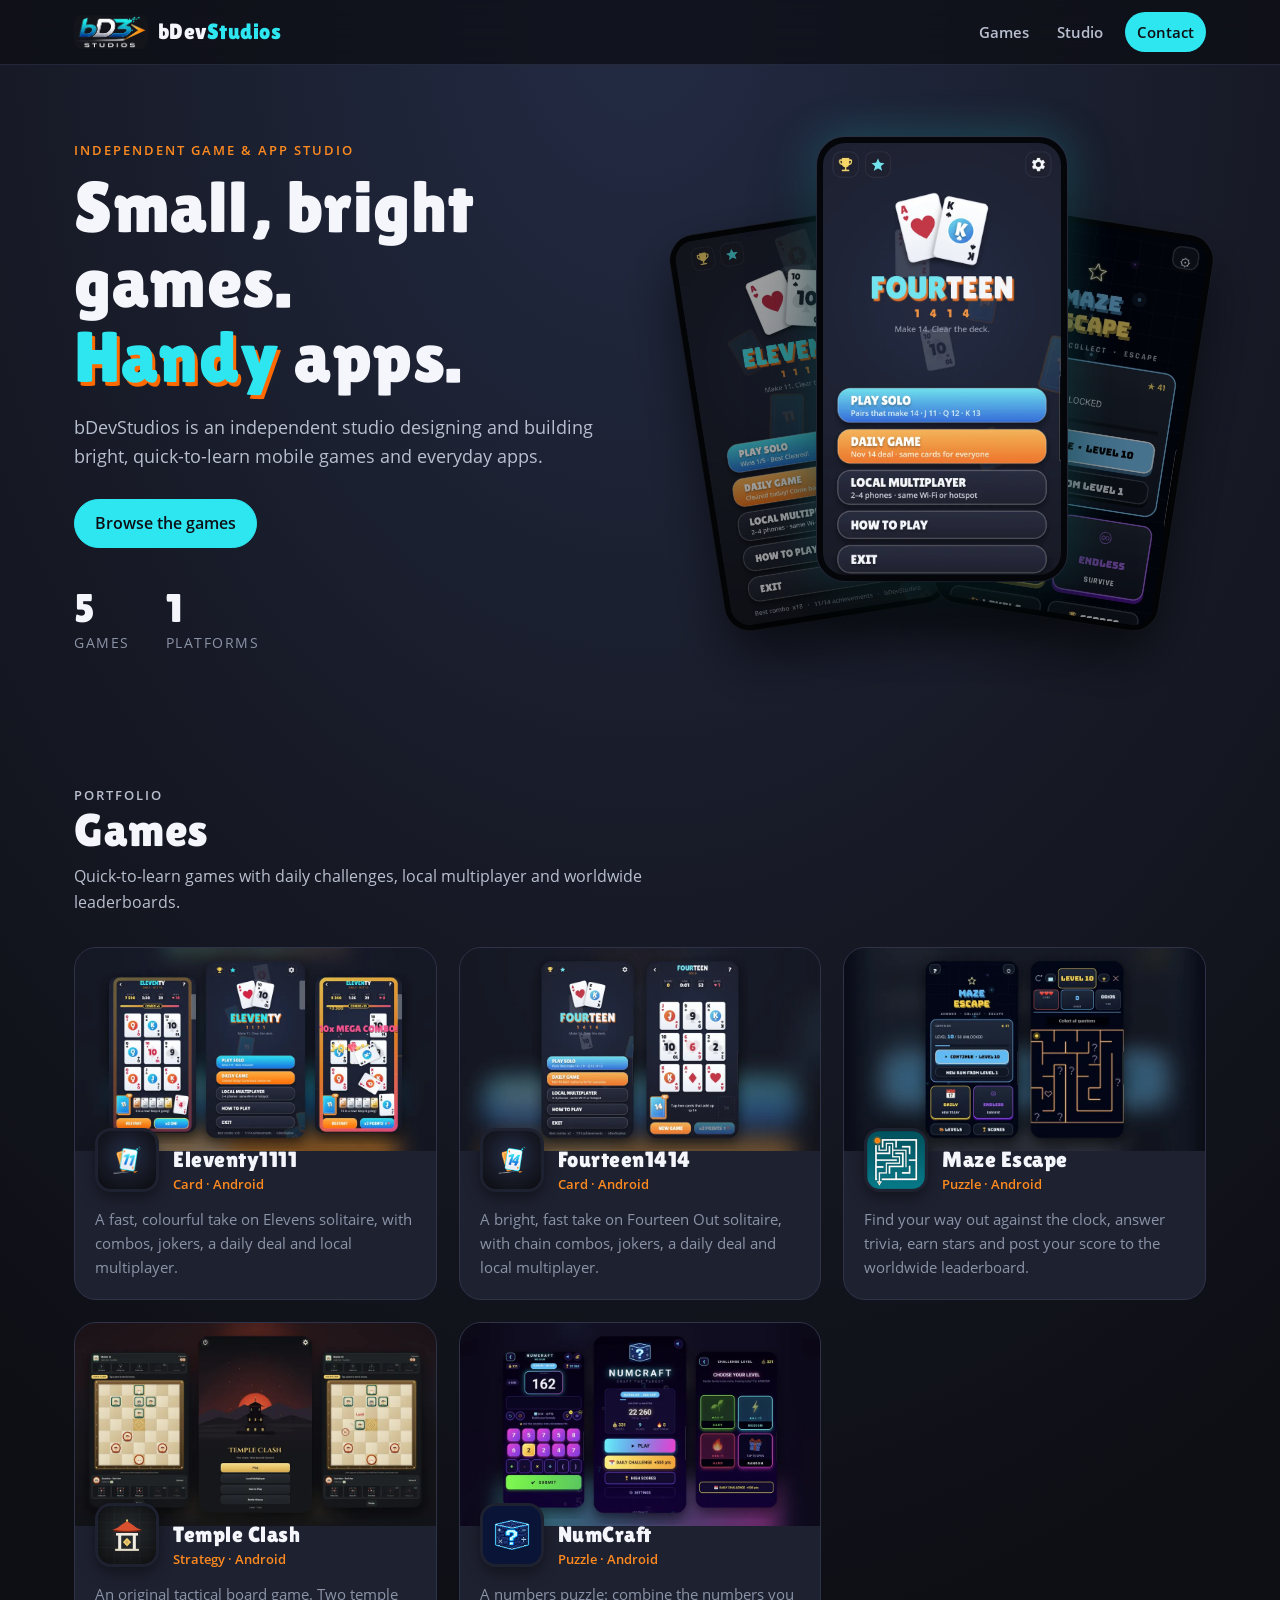
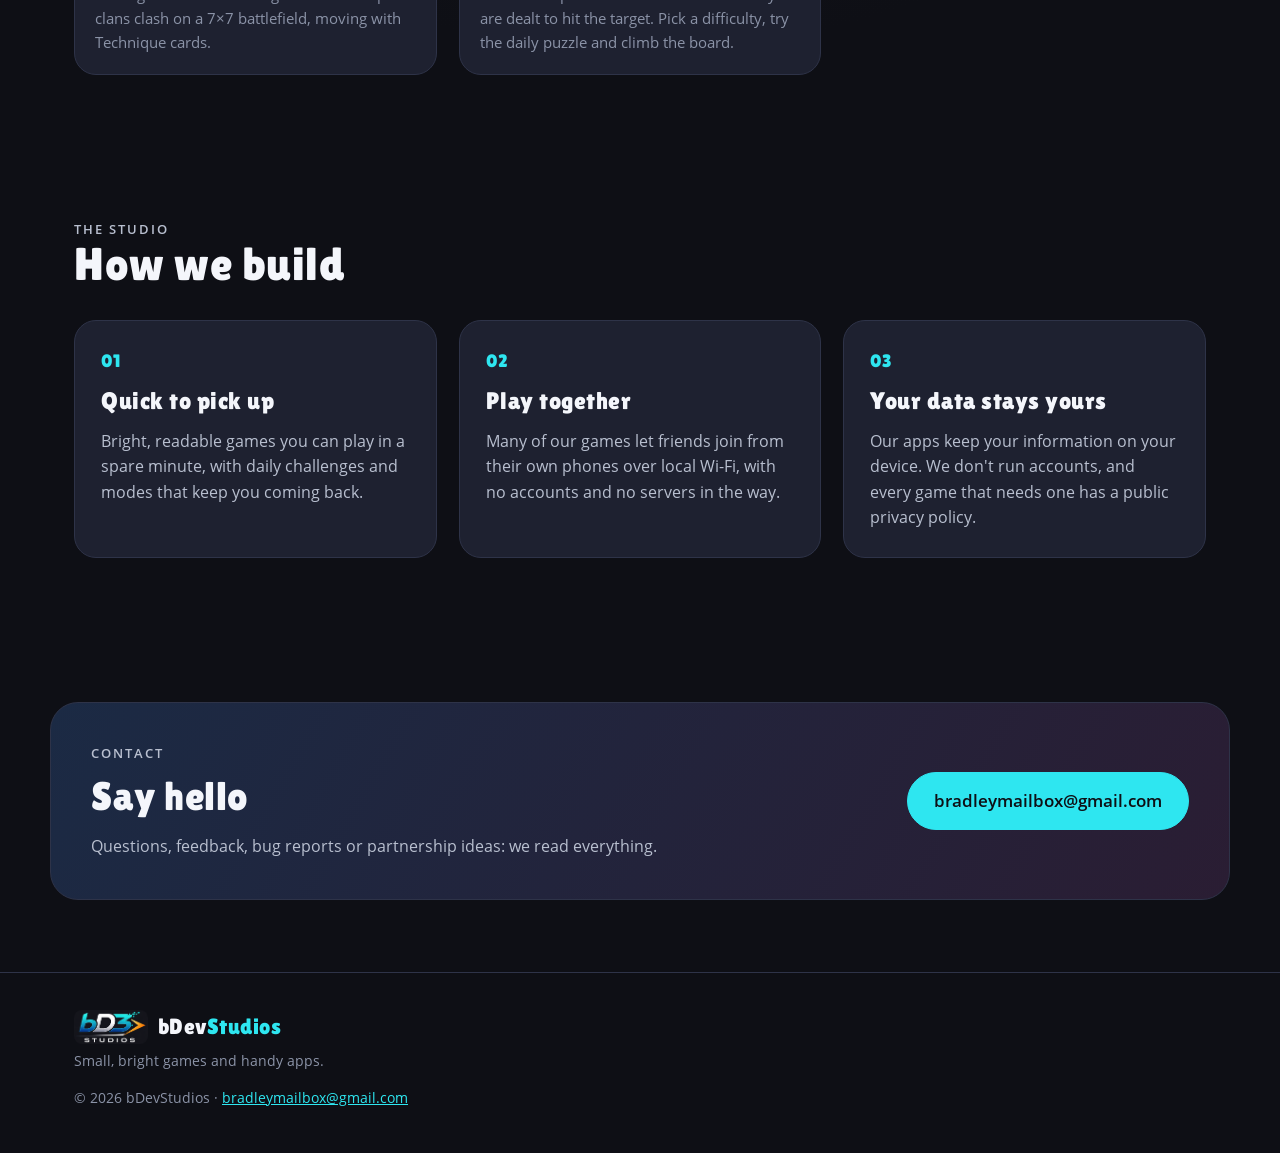
==== commit eac1b70e: "Update site from App Deployer (Eleventy1111, Fourteen1414, Maze Escape, Temple Clash, NumCraft)" ====
--- a/index.html
+++ b/index.html
@@ -33,11 +33,11 @@
           <a class="btn btn-primary" href="#games">Browse the games</a>
         </div>
         <dl class="stats">
-          <div><dt>4</dt><dd>games</dd></div>
+          <div><dt>5</dt><dd>games</dd></div>
           <div><dt>1</dt><dd>platforms</dd></div>
         </dl>
       </div>
-      <div class="hero-art" aria-hidden="true"><img class="phone phone-0" src="assets/shots/eleventy1111/01.webp" alt="" width="360" height="640"><img class="phone phone-1" src="assets/shots/mazeescape/01.webp" alt="" width="360" height="640"><img class="phone phone-2" src="assets/shots/templeclash/01.webp" alt="" width="360" height="640"></div>
+      <div class="hero-art" aria-hidden="true"><img class="phone phone-0" src="assets/shots/eleventy1111/01.webp" alt="" width="360" height="640"><img class="phone phone-1" src="assets/shots/fourteen1414/01.webp" alt="" width="360" height="640"><img class="phone phone-2" src="assets/shots/mazeescape/01.webp" alt="" width="360" height="640"></div>
     </div>
   </section>
 
@@ -59,6 +59,17 @@
           </div>
         </div>
         <p class="card-text">A fast, colourful take on Elevens solitaire, with combos, jokers, a daily deal and local multiplayer.</p>
+      </a>
+      <a class="card" href="fourteen1414/">
+        <div class="card-cover"><img src="assets/covers/fourteen1414.webp" alt="" loading="lazy" width="960" height="540"></div>
+        <div class="card-body">
+          <img class="card-icon" src="assets/fourteen1414-icon.png" alt="" width="64" height="64" loading="lazy">
+          <div>
+            <h3>Fourteen1414</h3>
+            <p class="card-kicker">Card · Android</p>
+          </div>
+        </div>
+        <p class="card-text">A bright, fast take on Fourteen Out solitaire, with chain combos, jokers, a daily deal and local multiplayer.</p>
       </a>
       <a class="card" href="mazeescape/">
         <div class="card-cover"><img src="assets/covers/mazeescape.webp" alt="" loading="lazy" width="960" height="540"></div>
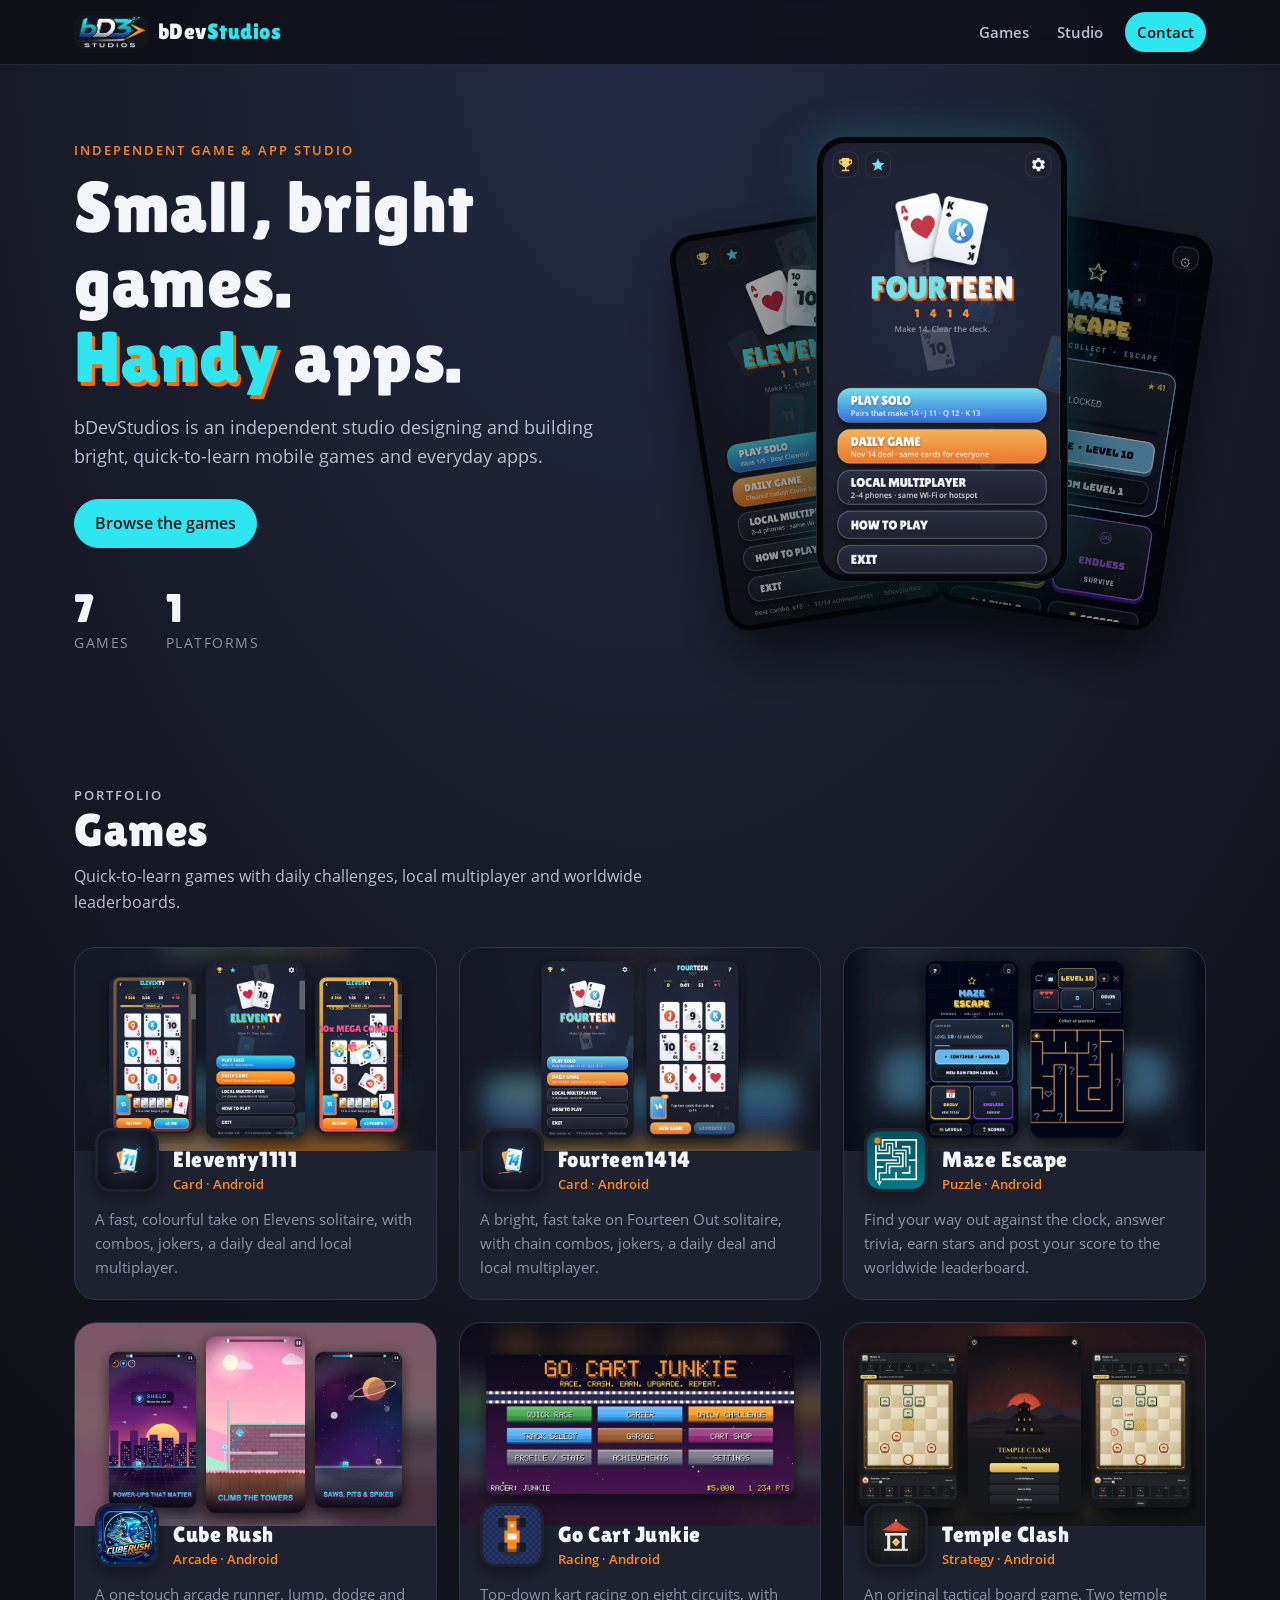
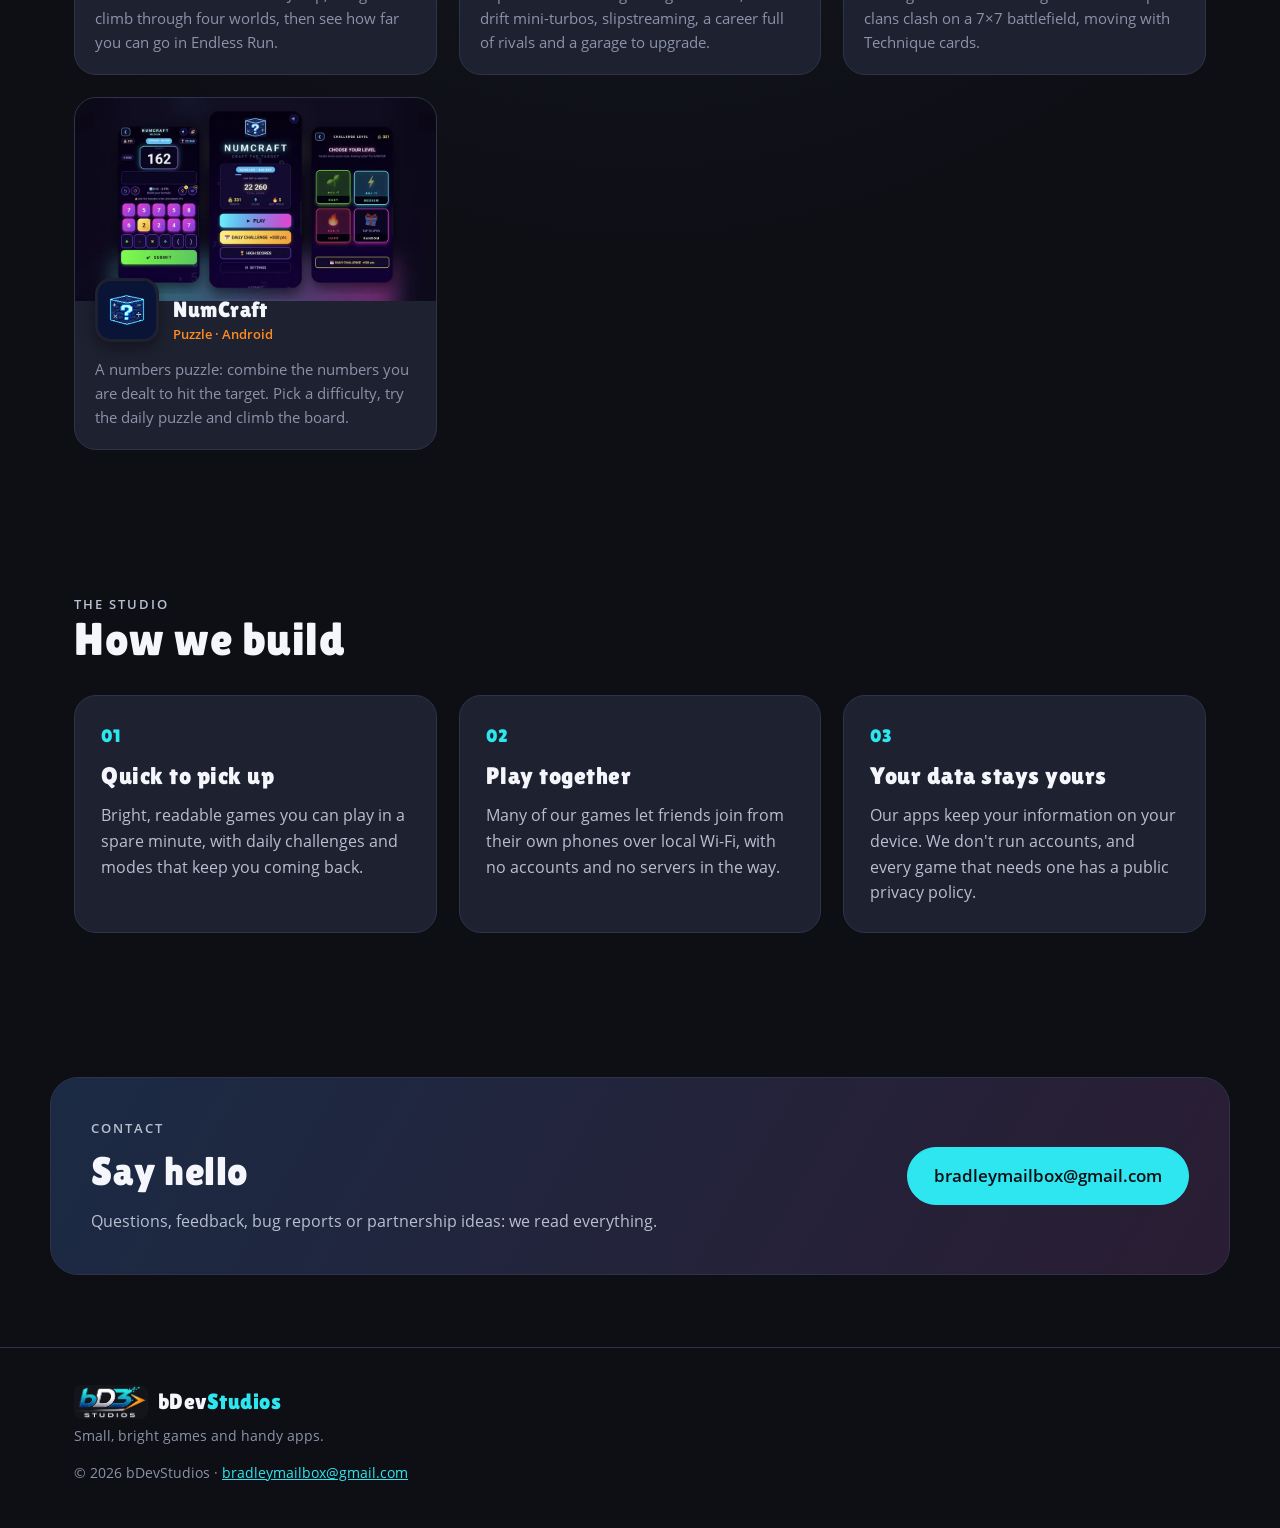
==== commit 0ae69f94: "Update site from App Deployer (Eleventy1111, Fourteen1414, Maze Escape, Cube Rush, Go Cart Junkie, T" ====
--- a/index.html
+++ b/index.html
@@ -33,7 +33,7 @@
           <a class="btn btn-primary" href="#games">Browse the games</a>
         </div>
         <dl class="stats">
-          <div><dt>5</dt><dd>games</dd></div>
+          <div><dt>7</dt><dd>games</dd></div>
           <div><dt>1</dt><dd>platforms</dd></div>
         </dl>
       </div>
@@ -81,6 +81,28 @@
           </div>
         </div>
         <p class="card-text">Find your way out against the clock, answer trivia, earn stars and post your score to the worldwide leaderboard.</p>
+      </a>
+      <a class="card" href="cuberush/">
+        <div class="card-cover"><img src="assets/covers/cuberush.webp" alt="" loading="lazy" width="960" height="540"></div>
+        <div class="card-body">
+          <img class="card-icon" src="assets/cuberush-icon.png" alt="" width="64" height="64" loading="lazy">
+          <div>
+            <h3>Cube Rush</h3>
+            <p class="card-kicker">Arcade · Android</p>
+          </div>
+        </div>
+        <p class="card-text">A one-touch arcade runner. Jump, dodge and climb through four worlds, then see how far you can go in Endless Run.</p>
+      </a>
+      <a class="card" href="gocartjunkie/">
+        <div class="card-cover"><img src="assets/covers/gocartjunkie.webp" alt="" loading="lazy" width="960" height="540"></div>
+        <div class="card-body">
+          <img class="card-icon" src="assets/gocartjunkie-icon.png" alt="" width="64" height="64" loading="lazy">
+          <div>
+            <h3>Go Cart Junkie</h3>
+            <p class="card-kicker">Racing · Android</p>
+          </div>
+        </div>
+        <p class="card-text">Top-down kart racing on eight circuits, with drift mini-turbos, slipstreaming, a career full of rivals and a garage to upgrade.</p>
       </a>
       <a class="card" href="templeclash/">
         <div class="card-cover"><img src="assets/covers/templeclash.webp" alt="" loading="lazy" width="960" height="540"></div>
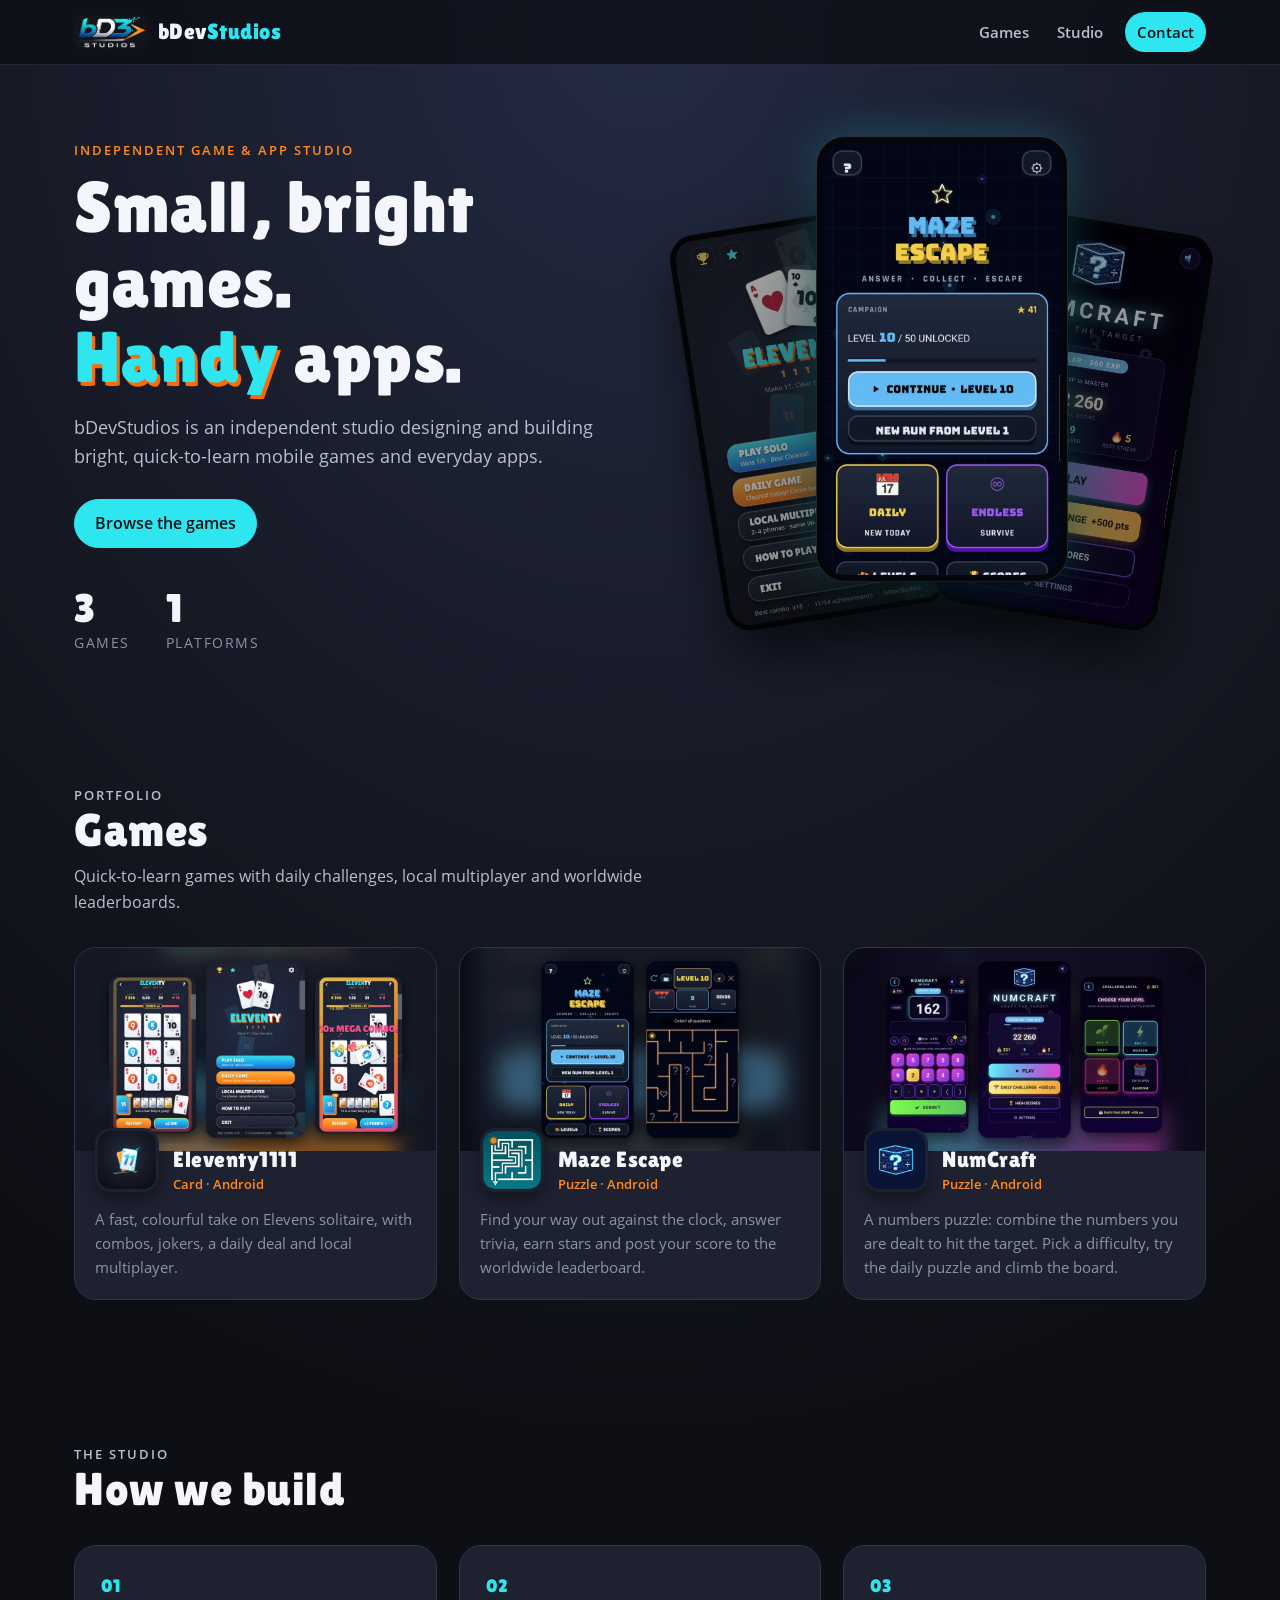
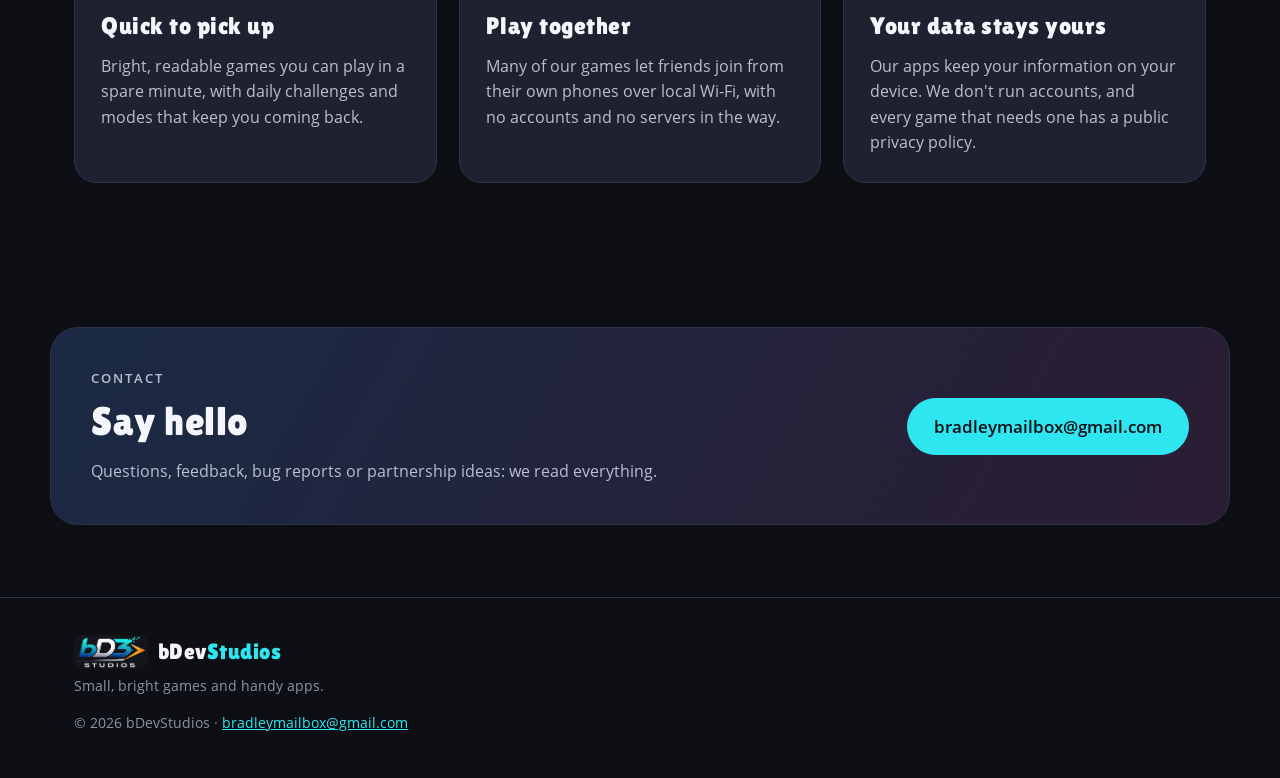
==== commit a5596b6b: "Update site from App Deployer (Eleventy1111, Maze Escape, NumCraft)" ====
--- a/index.html
+++ b/index.html
@@ -33,11 +33,11 @@
           <a class="btn btn-primary" href="#games">Browse the games</a>
         </div>
         <dl class="stats">
-          <div><dt>7</dt><dd>games</dd></div>
+          <div><dt>3</dt><dd>games</dd></div>
           <div><dt>1</dt><dd>platforms</dd></div>
         </dl>
       </div>
-      <div class="hero-art" aria-hidden="true"><img class="phone phone-0" src="assets/shots/eleventy1111/01.webp" alt="" width="360" height="640"><img class="phone phone-1" src="assets/shots/fourteen1414/01.webp" alt="" width="360" height="640"><img class="phone phone-2" src="assets/shots/mazeescape/01.webp" alt="" width="360" height="640"></div>
+      <div class="hero-art" aria-hidden="true"><img class="phone phone-0" src="assets/shots/eleventy1111/01.webp" alt="" width="360" height="640" decoding="async"><img class="phone phone-1" src="assets/shots/mazeescape/01.webp" alt="" width="360" height="640" decoding="async"><img class="phone phone-2" src="assets/shots/numcraft/01.webp" alt="" width="360" height="640" decoding="async"></div>
     </div>
   </section>
 
@@ -60,17 +60,6 @@
         </div>
         <p class="card-text">A fast, colourful take on Elevens solitaire, with combos, jokers, a daily deal and local multiplayer.</p>
       </a>
-      <a class="card" href="fourteen1414/">
-        <div class="card-cover"><img src="assets/covers/fourteen1414.webp" alt="" loading="lazy" width="960" height="540"></div>
-        <div class="card-body">
-          <img class="card-icon" src="assets/fourteen1414-icon.png" alt="" width="64" height="64" loading="lazy">
-          <div>
-            <h3>Fourteen1414</h3>
-            <p class="card-kicker">Card · Android</p>
-          </div>
-        </div>
-        <p class="card-text">A bright, fast take on Fourteen Out solitaire, with chain combos, jokers, a daily deal and local multiplayer.</p>
-      </a>
       <a class="card" href="mazeescape/">
         <div class="card-cover"><img src="assets/covers/mazeescape.webp" alt="" loading="lazy" width="960" height="540"></div>
         <div class="card-body">
@@ -81,39 +70,6 @@
           </div>
         </div>
         <p class="card-text">Find your way out against the clock, answer trivia, earn stars and post your score to the worldwide leaderboard.</p>
-      </a>
-      <a class="card" href="cuberush/">
-        <div class="card-cover"><img src="assets/covers/cuberush.webp" alt="" loading="lazy" width="960" height="540"></div>
-        <div class="card-body">
-          <img class="card-icon" src="assets/cuberush-icon.png" alt="" width="64" height="64" loading="lazy">
-          <div>
-            <h3>Cube Rush</h3>
-            <p class="card-kicker">Arcade · Android</p>
-          </div>
-        </div>
-        <p class="card-text">A one-touch arcade runner. Jump, dodge and climb through four worlds, then see how far you can go in Endless Run.</p>
-      </a>
-      <a class="card" href="gocartjunkie/">
-        <div class="card-cover"><img src="assets/covers/gocartjunkie.webp" alt="" loading="lazy" width="960" height="540"></div>
-        <div class="card-body">
-          <img class="card-icon" src="assets/gocartjunkie-icon.png" alt="" width="64" height="64" loading="lazy">
-          <div>
-            <h3>Go Cart Junkie</h3>
-            <p class="card-kicker">Racing · Android</p>
-          </div>
-        </div>
-        <p class="card-text">Top-down kart racing on eight circuits, with drift mini-turbos, slipstreaming, a career full of rivals and a garage to upgrade.</p>
-      </a>
-      <a class="card" href="templeclash/">
-        <div class="card-cover"><img src="assets/covers/templeclash.webp" alt="" loading="lazy" width="960" height="540"></div>
-        <div class="card-body">
-          <img class="card-icon" src="assets/templeclash-icon.png" alt="" width="64" height="64" loading="lazy">
-          <div>
-            <h3>Temple Clash</h3>
-            <p class="card-kicker">Strategy · Android</p>
-          </div>
-        </div>
-        <p class="card-text">An original tactical board game. Two temple clans clash on a 7×7 battlefield, moving with Technique cards.</p>
       </a>
       <a class="card" href="numcraft/">
         <div class="card-cover"><img src="assets/covers/numcraft.webp" alt="" loading="lazy" width="960" height="540"></div>
--- a/assets/site.css
+++ b/assets/site.css
@@ -138,8 +138,12 @@
 }
 .hero-art.is-rotating .slot-left { --x: var(--side-x); --y: var(--side-y); --r: calc(-1 * var(--tilt)); --s: var(--side-scale); z-index: 2; filter: brightness(.62) saturate(.8); }
 .hero-art.is-rotating .slot-right { --x: calc(100% - var(--side-x)); --y: var(--side-y); --r: var(--tilt); --s: var(--side-scale); z-index: 2; filter: brightness(.62) saturate(.8); }
-/* The phone wrapping round from left to right slips behind the others. */
+/* Waiting their turn: tucked behind the spotlight phone, invisible. */
+.hero-art.is-rotating .slot-hidden { --x: 50%; --y: 30px; --r: 0deg; --s: .78; z-index: 0; opacity: 0; filter: brightness(.5); pointer-events: none; }
+/* The phone wrapping round from left to right (three titles) slips behind the others. */
 .hero-art.is-rotating .phone.crossing { z-index: 1; opacity: .15; }
+/* Without the script only the first three phones make the static fan. */
+.hero-art:not(.is-rotating) .phone:nth-child(n+4) { display: none; }
 .hero-art.is-rotating .phone:not(.slot-center):hover { filter: brightness(.85) saturate(.95); }
 @media (max-width: 900px) {
   .hero-art.is-rotating { --side-x: 27%; --side-y: 50px; }
